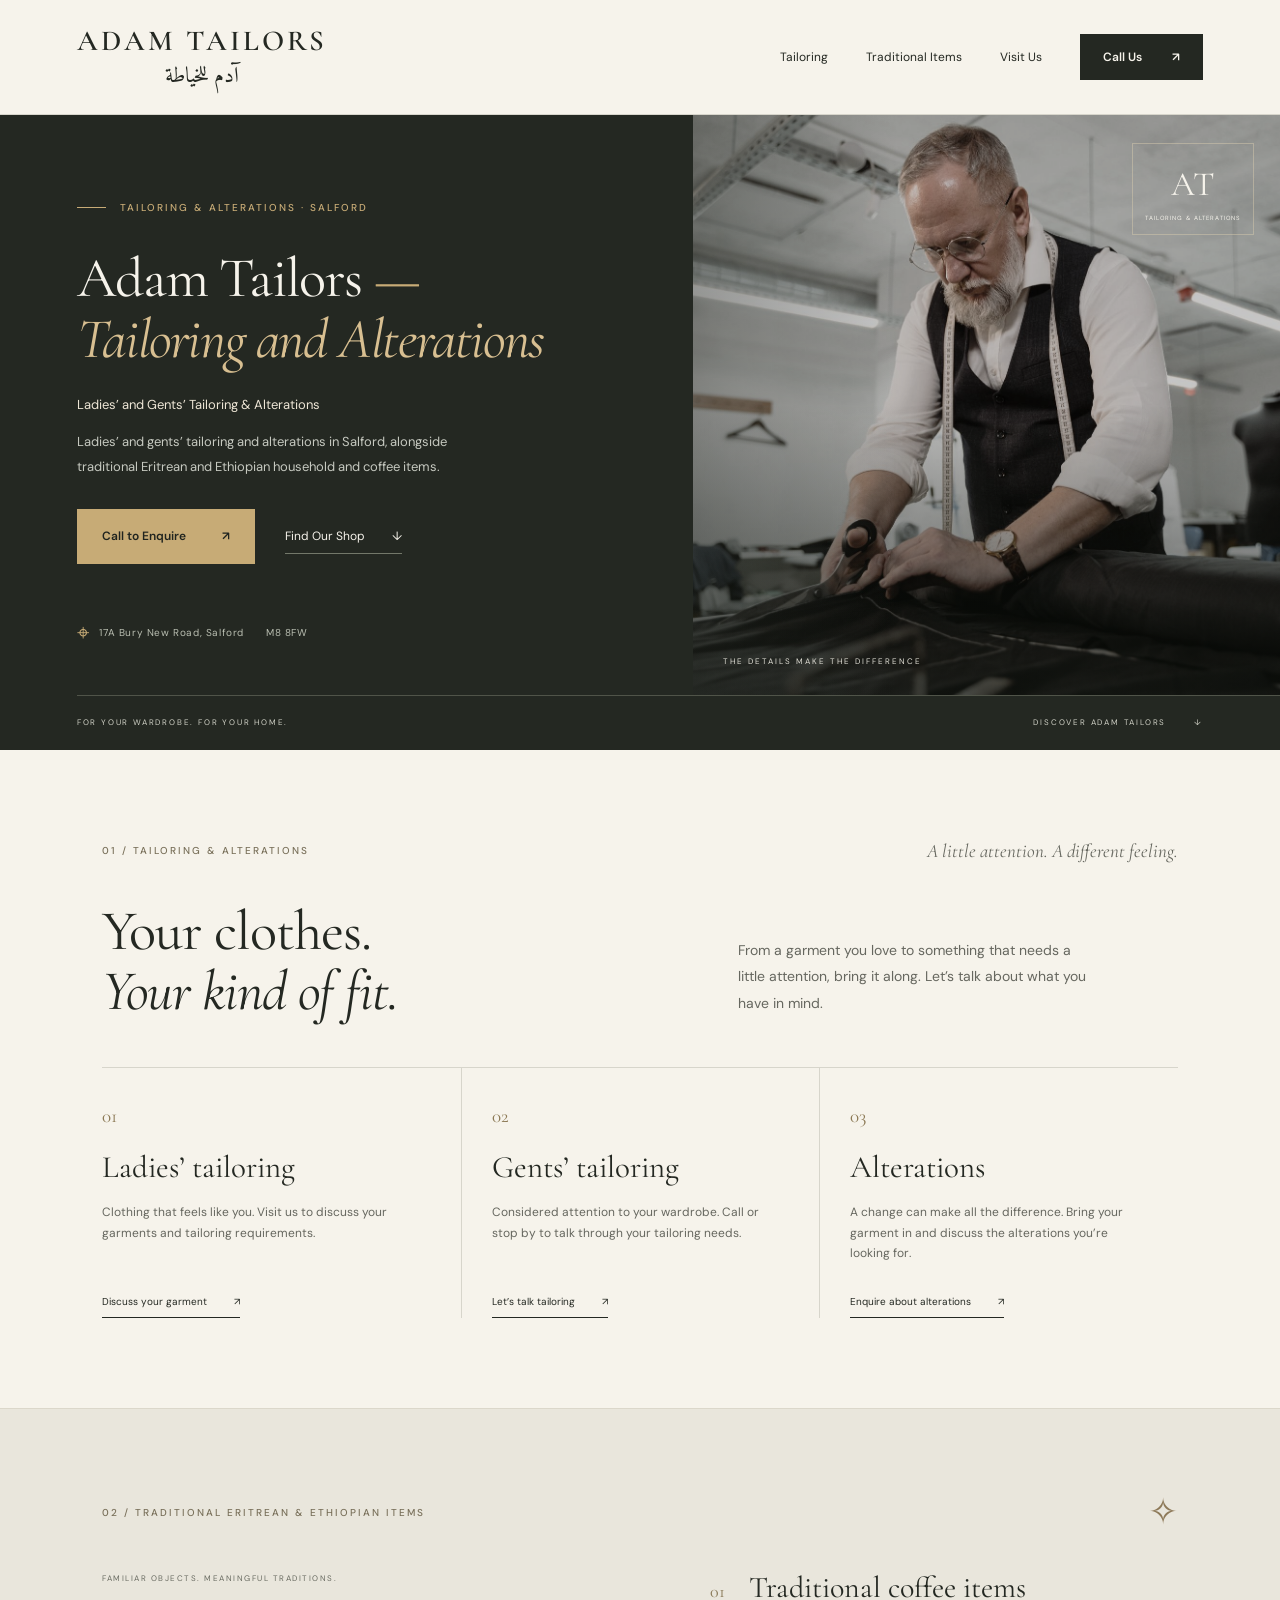
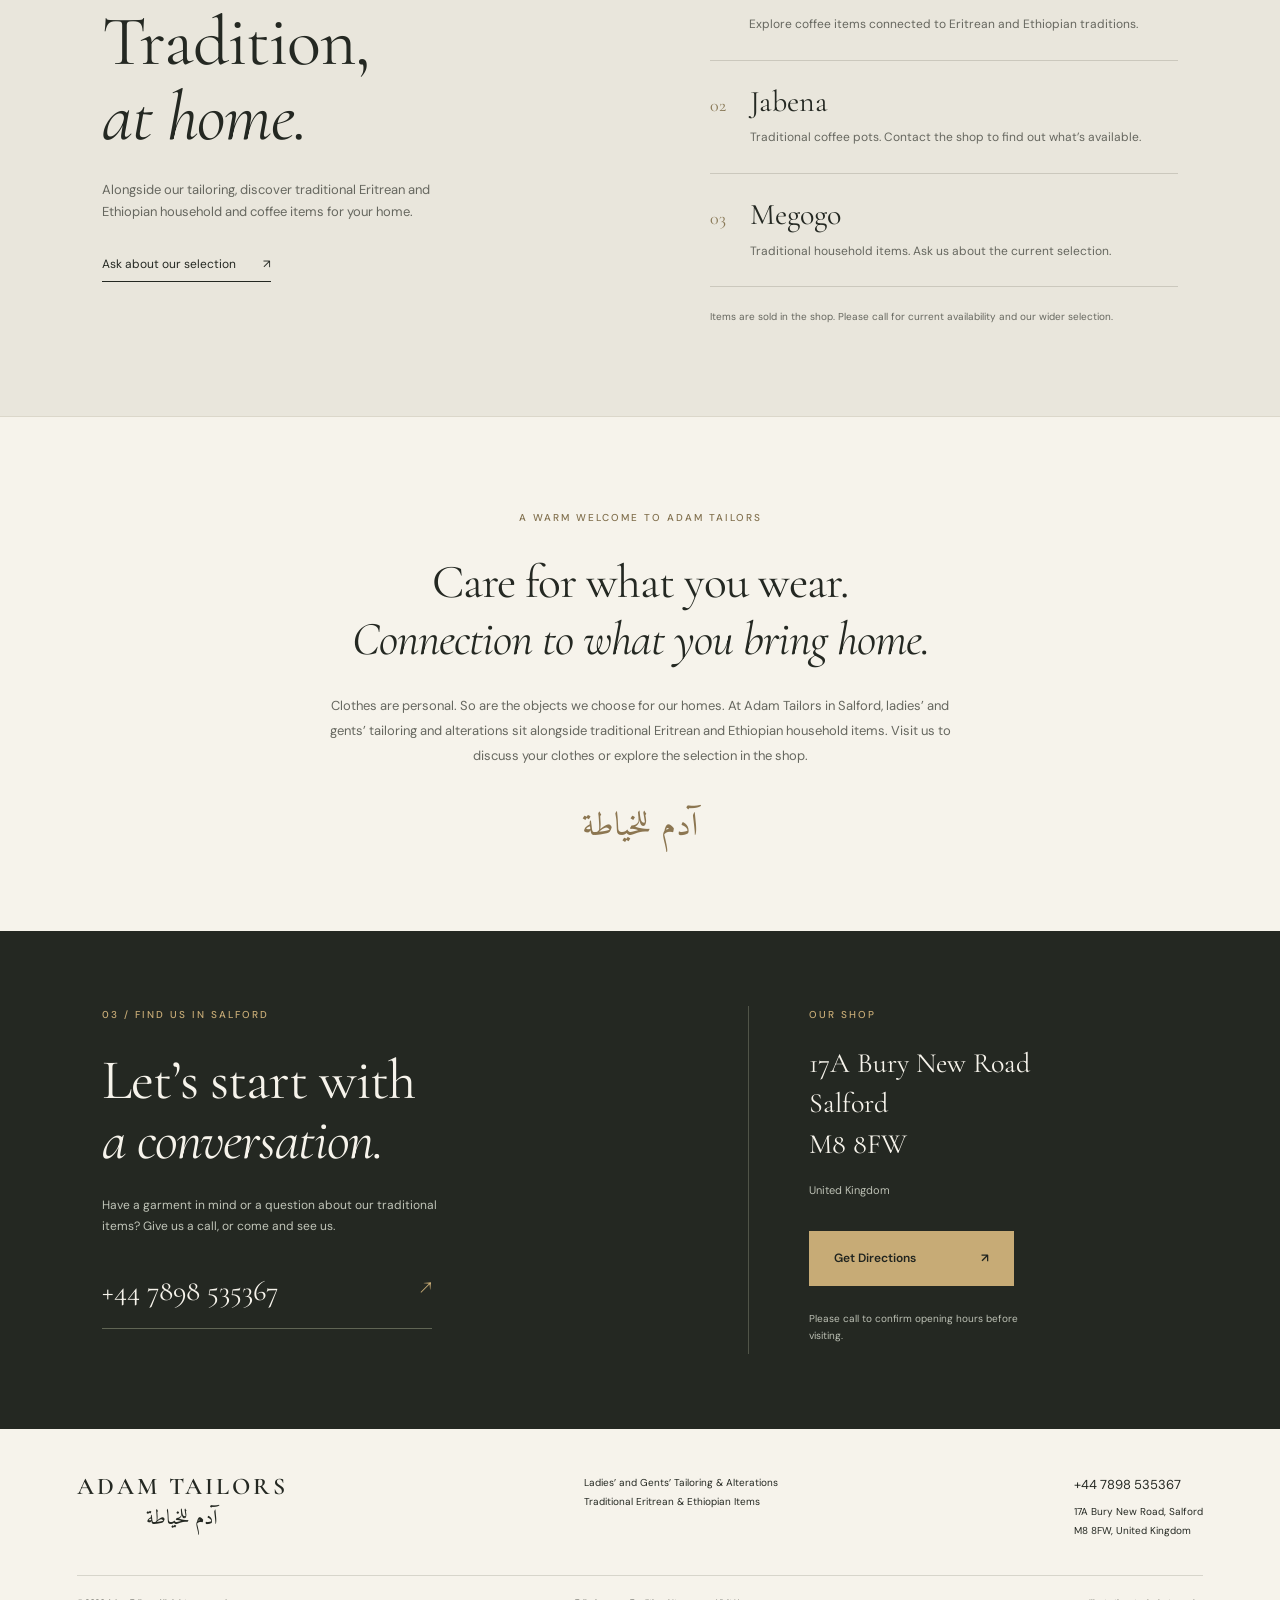
==== index.html @ 8db5797c "initial commit - adam tailors website" ====
<!doctype html>
<html lang="en">
<head>
<meta charset="utf-8">
<meta name="viewport" content="width=device-width, initial-scale=1">
<meta name="theme-color" content="#242822">
<title>Adam Tailors | Tailoring and Alterations in Salford</title>
<meta name="description" content="Ladies’ and gents’ tailoring and alterations in Salford. Discover traditional Eritrean and Ethiopian household and coffee items at Adam Tailors, 17A Bury New Road.">
<meta property="og:type" content="website">
<meta property="og:title" content="Adam Tailors | Tailoring and Alterations in Salford">
<meta property="og:description" content="Tailored to you. Finished with care. Visit Adam Tailors in Salford for tailoring, alterations and traditional Eritrean and Ethiopian items.">
<meta property="og:image" content="./assets/social.jpg">
<meta property="og:image:alt" content="Adam Tailors — Tailoring and Alterations, Salford">
<meta name="twitter:card" content="summary_large_image">
<!-- Run scripts/set-url.py with the published URL to set canonical and absolute social URLs. -->
<link rel="icon" href="./assets/favicon.svg" type="image/svg+xml">
<link rel="preconnect" href="https://fonts.googleapis.com">
<link rel="preconnect" href="https://fonts.gstatic.com" crossorigin>
<link href="https://fonts.googleapis.com/css2?family=Amiri:wght@400;700&family=Cormorant+Garamond:ital,wght@0,400;0,500;0,600;1,400;1,500&family=DM+Sans:wght@400;450;500;600&display=swap" rel="stylesheet">
<link rel="stylesheet" href="./style.css">
<script type="application/ld+json">{"@context":"https://schema.org","@type":"LocalBusiness","name":"Adam Tailors","alternateName":"آدم للخياطة","description":"Ladies’ and Gents’ Tailoring & Alterations, alongside traditional Eritrean and Ethiopian household and coffee items, including megogo and jabena.","telephone":"+447898535367","address":{"@type":"PostalAddress","streetAddress":"17A Bury New Road","addressLocality":"Salford","postalCode":"M8 8FW","addressCountry":"GB"}}</script>
<script src="./script.js" defer></script>
</head>
<body>
<a class="skip" href="#main">Skip to content</a>
<header class="header">
<a class="brand" href="#" aria-label="Adam Tailors home"><span>ADAM TAILORS</span><span class="arabic" lang="ar" dir="rtl">آدم للخياطة</span></a>
<button class="menu-toggle" aria-expanded="false" aria-controls="navigation">Menu <span aria-hidden="true">☰</span></button>
<nav id="navigation" aria-label="Main navigation"><a href="#tailoring">Tailoring</a><a href="#tradition">Traditional Items</a><a href="#visit">Visit Us</a><a class="button small" href="tel:+447898535367">Call Us <span aria-hidden="true">↗</span></a></nav>
</header>
<main id="main">
<section class="hero" aria-labelledby="hero-title">
<div class="hero-copy"><p class="eyebrow"><span class="short-line"></span> TAILORING & ALTERATIONS · SALFORD</p><h1 id="hero-title" class="business-title">Adam Tailors <span class="title-dash">—</span><br><em>Tailoring and Alterations</em></h1><p class="hero-subtitle">Ladies’ and Gents’ Tailoring &amp; Alterations</p><p class="hero-description">Ladies’ and gents’ tailoring and alterations in Salford, alongside traditional Eritrean and Ethiopian household and coffee items.</p><div class="hero-actions"><a class="button" href="tel:+447898535367">Call to Enquire <span aria-hidden="true">↗</span></a><a class="text-link" href="#visit">Find Our Shop <span aria-hidden="true">↓</span></a></div><div class="hero-location"><span aria-hidden="true">⌖</span> 17A Bury New Road, Salford <span class="location-postcode">M8 8FW</span></div></div>
<div class="hero-image"><img src="./assets/tailoring.jpg" alt="Illustrative stock photograph of a tailor cutting fabric with shears" width="1800" height="1200" fetchpriority="high"><span class="image-label">THE DETAILS MAKE THE DIFFERENCE</span><span class="image-corner" aria-hidden="true">AT<span>TAILORING & ALTERATIONS</span></span></div>
<div class="hero-bottom"><span>FOR YOUR WARDROBE. FOR YOUR HOME.</span><a href="#tailoring">DISCOVER ADAM TAILORS <span aria-hidden="true">↓</span></a></div>
</section>
<section class="tailoring section" id="tailoring" aria-labelledby="tailoring-title"><div class="section-top"><p class="eyebrow">01 / TAILORING & ALTERATIONS</p><span class="section-aside">A little attention. A different feeling.</span></div><div class="section-heading"><h2 id="tailoring-title">Your clothes.<br><em>Your kind of fit.</em></h2><p>From a garment you love to something that needs a little attention, bring it along. Let’s talk about what you have in mind.</p></div><div class="services"><article><span class="service-number">01</span><h3>Ladies’ tailoring</h3><p>Clothing that feels like you. Visit us to discuss your garments and tailoring requirements.</p><a class="text-link" href="tel:+447898535367">Discuss your garment <span aria-hidden="true">↗</span></a></article><article><span class="service-number">02</span><h3>Gents’ tailoring</h3><p>Considered attention to your wardrobe. Call or stop by to talk through your tailoring needs.</p><a class="text-link" href="tel:+447898535367">Let’s talk tailoring <span aria-hidden="true">↗</span></a></article><article><span class="service-number">03</span><h3>Alterations</h3><p>A change can make all the difference. Bring your garment in and discuss the alterations you’re looking for.</p><a class="text-link" href="tel:+447898535367">Enquire about alterations <span aria-hidden="true">↗</span></a></article></div></section>
<section class="tradition section" id="tradition" aria-labelledby="tradition-title"><div class="section-top"><p class="eyebrow">02 / TRADITIONAL ERITREAN & ETHIOPIAN ITEMS</p><span class="ornament" aria-hidden="true">✧</span></div><div class="tradition-grid"><div><p class="mini-label">FAMILIAR OBJECTS. MEANINGFUL TRADITIONS.</p><h2 id="tradition-title">Tradition,<br><em>at home.</em></h2><p class="tradition-description">Alongside our tailoring, discover traditional Eritrean and Ethiopian household and coffee items for your home.</p><a class="text-link" href="tel:+447898535367">Ask about our selection <span aria-hidden="true">↗</span></a></div><div class="items"><article><span>01</span><div><h3>Traditional coffee items</h3><p>Explore coffee items connected to Eritrean and Ethiopian traditions.</p></div></article><article><span>02</span><div><h3>Jabena</h3><p>Traditional coffee pots. Contact the shop to find out what’s available.</p></div></article><article><span>03</span><div><h3>Megogo</h3><p>Traditional household items. Ask us about the current selection.</p></div></article><p class="availability">Items are sold in the shop. Please call for current availability and our wider selection.</p></div></div></section>
<section class="about section" aria-labelledby="about-title"><p class="eyebrow">A WARM WELCOME TO ADAM TAILORS</p><h2 id="about-title">Care for what you wear.<br><em>Connection to what you bring home.</em></h2><p>Clothes are personal. So are the objects we choose for our homes. At Adam Tailors in Salford, ladies’ and gents’ tailoring and alterations sit alongside traditional Eritrean and Ethiopian household items. Visit us to discuss your clothes or explore the selection in the shop.</p><span class="about-signature arabic" lang="ar" dir="rtl">آدم للخياطة</span></section>
<section class="visit section" id="visit" aria-labelledby="visit-title"><div class="visit-intro"><p class="eyebrow">03 / FIND US IN SALFORD</p><h2 id="visit-title">Let’s start with<br><em>a conversation.</em></h2><p>Have a garment in mind or a question about our traditional items? Give us a call, or come and see us.</p><a class="visit-phone" href="tel:+447898535367">+44 7898 535367 <span aria-hidden="true">↗</span></a></div><div class="visit-details"><p class="eyebrow">OUR SHOP</p><address>17A Bury New Road<br>Salford<br>M8 8FW<br><span>United Kingdom</span></address><a class="button" href="https://www.google.com/maps/search/?api=1&query=17A%20Bury%20New%20Road%2C%20Salford%2C%20M8%208FW%2C%20United%20Kingdom" target="_blank" rel="noopener noreferrer">Get Directions <span aria-hidden="true">↗</span><span class="sr-only"> (opens in a new tab)</span></a><p class="hours">Please call to confirm opening hours before visiting.</p></div></section>
</main>
<footer class="footer"><div class="footer-main"><a class="brand" href="#"><span>ADAM TAILORS</span><span class="arabic" lang="ar" dir="rtl">آدم للخياطة</span></a><p>Ladies’ and Gents’ Tailoring &amp; Alterations<br>Traditional Eritrean & Ethiopian Items</p><div><a href="tel:+447898535367">+44 7898 535367</a><address>17A Bury New Road, Salford<br>M8 8FW, United Kingdom</address></div></div><div class="footer-bottom"><span>© <span id="year">2026</span> Adam Tailors. All rights reserved.</span><nav aria-label="Footer navigation"><a href="#tailoring">Tailoring</a><a href="#tradition">Traditional Items</a><a href="#visit">Visit Us</a></nav><span class="photo-note">Illustrative stock photography.</span></div></footer>
<a class="mobile-call button" href="tel:+447898535367">Call Adam Tailors <span aria-hidden="true">↗</span></a>
</body></html>
---- style.css ----
:root{--ink:#242822;--cream:#f6f3eb;--gold:#c7ab76;--muted:#66675f;--line:#d7d5cb;--serif:'Cormorant Garamond',Georgia,serif;--sans:'DM Sans',Arial,sans-serif}*{box-sizing:border-box}html{scroll-behavior:smooth;scroll-padding-top:30px}body{margin:0;background:var(--cream);color:var(--ink);font-family:var(--sans);font-size:14px;line-height:1.7}a{color:inherit;text-decoration:none}button{font:inherit}a,button{-webkit-tap-highlight-color:transparent}a:focus-visible,button:focus-visible{outline:2px solid #af843f;outline-offset:6px}::selection{background:var(--gold);color:var(--ink)}.skip{position:fixed;top:-80px;left:12px;background:var(--cream);padding:12px;z-index:10}.skip:focus{top:12px}.header{min-height:114px;padding:24px 6%;display:flex;align-items:center;justify-content:space-between;border-bottom:1px solid var(--line)}.brand{display:flex;flex-direction:column;align-items:center;line-height:1.2}.brand>span:first-child{font-family:var(--serif);font-size:29px;letter-spacing:3px;font-weight:600}.arabic{font-family:Amiri,Georgia,serif;font-size:22px;font-weight:400;margin-top:5px}.header nav{display:flex;align-items:center;gap:38px;font-size:12px}.header nav>a:not(.button),.footer nav a{transition:color .2s}.header nav>a:hover,.footer nav a:hover{color:#96723b}.button{display:inline-flex;align-items:center;justify-content:space-between;gap:36px;padding:17px 25px;background:var(--gold);color:#20241f;font-size:12px;font-weight:600;transition:background .2s,transform .2s}.button:hover{background:#d8be8d;transform:translateY(-2px)}.button.small{background:var(--ink);color:var(--cream);padding:13px 23px;gap:30px}.button.small:hover{background:#454b40}.menu-toggle{display:none}.hero{background:var(--ink);color:var(--cream);position:relative;display:grid;grid-template-columns:1.05fr 1fr;padding:0 0 0 6%;overflow:hidden}.hero-copy{padding:84px 35px 44px 0;z-index:1}.eyebrow{font-size:10px;letter-spacing:2px;font-weight:500;margin:0;line-height:1.7}.hero .eyebrow{color:var(--gold);display:flex;align-items:center;gap:14px}.short-line{height:1px;background:var(--gold);width:29px;flex-shrink:0}h1,h2,h3{font-family:var(--serif);font-weight:400;line-height:1.06;margin:0}h1{font-size:clamp(52px,5.3vw,88px);letter-spacing:-2px;margin-top:32px}em{font-weight:400;color:inherit}h1 em{color:#d8bf91}.hero-description{max-width:390px;color:#c6c9c0;font-size:13px;line-height:1.9;margin:26px 0 30px}.hero-actions{display:flex;align-items:center;gap:30px}.text-link{display:inline-flex;gap:27px;align-items:center;font-size:12px;border-bottom:1px solid currentColor;padding:7px 0;transition:gap .2s}.text-link:hover{gap:35px}.hero .text-link{border-color:#73786a}.hero-location{margin-top:50px;font-size:10px;letter-spacing:.6px;color:#b9beb1;display:flex;align-items:center;gap:10px}.hero-location>span:first-child{font-size:22px;color:var(--gold)}.location-postcode{margin-left:12px}.hero-image{position:relative;min-width:0}.hero-image:after{content:'';position:absolute;inset:0;background:linear-gradient(90deg,rgba(36,40,34,.3),transparent 35%),linear-gradient(0deg,rgba(13,18,13,.6),transparent 50%);pointer-events:none}.hero-image img{width:100%;height:100%;object-fit:cover;object-position:52% center;position:absolute;filter:saturate(.55) brightness(.8)}.image-label{position:absolute;bottom:26px;left:30px;font-size:8px;letter-spacing:2px;z-index:1;color:#e0ded5}.image-corner{position:absolute;right:26px;top:28px;z-index:1;font-family:var(--serif);font-size:34px;text-align:center;border:1px solid #d6c9ad80;padding:12px}.image-corner span{display:block;font:6px var(--sans);letter-spacing:1px}.hero-bottom{grid-column:1/-1;display:flex;justify-content:space-between;align-items:center;padding:20px 6.4% 20px 0;border-top:1px solid #505449;font-size:8px;letter-spacing:1.8px;color:#d0d1c6}.hero-bottom a{display:flex;gap:28px}.section{padding:85px 8% 90px;scroll-margin-top:0}.section-top{display:flex;justify-content:space-between;align-items:center}.section-top .eyebrow{color:#79705a}.section-aside{font-family:var(--serif);font-style:italic;font-size:19px;color:var(--muted)}.section-heading{display:grid;grid-template-columns:1.2fr 1fr;gap:10%;align-items:end;margin:35px 0 46px}h2{font-size:clamp(42px,4.4vw,65px);letter-spacing:-1px}.section-heading>p{max-width:350px;color:var(--muted);margin:0 0 5px;line-height:1.9}.services{display:grid;grid-template-columns:repeat(3,1fr);border-top:1px solid var(--line)}.services article{padding:32px 30px 0 0}.services article+article{border-left:1px solid var(--line);padding-left:30px}.service-number{font-family:var(--serif);font-size:19px;color:#8c7955}.services h3{font-size:31px;margin-top:18px}.services p{font-size:12px;color:var(--muted);max-width:290px;min-height:65px;margin:19px 0}.services .text-link{font-size:10px}.tradition{background:#e9e6dc;border-top:1px solid #dbd7ca;border-bottom:1px solid #dbd7ca}.ornament{font-size:36px;color:#8d7958;line-height:1}.tradition-grid{display:grid;grid-template-columns:1fr 1fr;gap:13%;margin-top:42px}.mini-label{font-size:8px;letter-spacing:1.5px;color:#696b61;margin:0 0 19px}.tradition h2{font-size:clamp(55px,5.5vw,80px)}.tradition-description{max-width:330px;color:var(--muted);font-size:13px;margin:25px 0 23px}.items article{border-bottom:1px solid #cbc8bd;display:flex;gap:24px;padding:25px 0}.items article:first-child{padding-top:0}.items article>span{color:#897957;font-family:var(--serif);font-size:18px;margin-top:4px}.items h3{font-size:30px}.items p{font-size:12px;color:var(--muted);margin:10px 0 0}.items .availability{font-size:10px;margin-top:20px;line-height:1.9}.about{text-align:center;padding-top:92px;padding-bottom:76px}.about .eyebrow{color:#82714f;margin-bottom:28px}.about h2{font-size:clamp(34px,3.7vw,54px);line-height:1.2}.about>p:not(.eyebrow){max-width:640px;margin:25px auto;color:var(--muted);font-size:13px;line-height:1.95}.about-signature{display:inline-block;color:#8c7651;font-size:33px;margin-top:5px}.visit{display:grid;grid-template-columns:1.2fr 1fr;gap:12%;background:var(--ink);color:var(--cream);padding-top:75px;padding-bottom:75px}.visit .eyebrow{color:var(--gold)}.visit h2{margin-top:28px}.visit-intro>p:not(.eyebrow){max-width:340px;font-size:12px;color:#c1c5b9;margin:25px 0}.visit-phone{display:flex;justify-content:space-between;border-bottom:1px solid #606554;padding:5px 0 13px;max-width:330px;font-family:var(--serif);font-size:29px}.visit-phone span{font-size:24px;color:var(--gold)}.visit-details{border-left:1px solid #505448;padding-left:60px}.visit-details address{font-family:var(--serif);font-size:28px;font-style:normal;line-height:1.45;margin:20px 0 26px}.visit-details address span{font-family:var(--sans);font-size:11px;color:#bdc1b5}.visit-details .button{min-width:205px}.hours{font-size:10px;color:#bdc1b5;max-width:230px;margin-top:24px}.footer{padding:44px 6% 22px}.footer-main{display:flex;justify-content:space-between;align-items:start;gap:30px}.footer-main .brand>span:first-child{font-size:24px}.footer-main .arabic{font-size:21px}.footer-main p,.footer-main address,.footer-main>div{font-size:10px;font-style:normal;line-height:1.9;margin:0}.footer-main>div>a{font-size:13px;display:block;margin-bottom:5px}.footer-bottom{display:flex;justify-content:space-between;gap:20px;border-top:1px solid var(--line);padding-top:20px;margin-top:35px;font-size:8px;color:var(--muted)}.footer-bottom nav{display:flex;gap:23px}.photo-note{font-size:8px}.mobile-call{display:none}.sr-only{position:absolute;width:1px;height:1px;padding:0;margin:-1px;overflow:hidden;clip:rect(0,0,0,0);white-space:nowrap;border:0}@media(min-width:1500px){.hero-copy{padding-top:110px;padding-bottom:70px}.section{padding-left:max(8%,calc((100vw - 1280px)/2));padding-right:max(8%,calc((100vw - 1280px)/2))}}@media(max-width:900px){.header{padding:22px 5%}.header nav{gap:23px}.hero{padding-left:5%;grid-template-columns:1.1fr 1fr}.hero-copy{padding-top:60px}.hero .eyebrow{font-size:8px;letter-spacing:1.2px}h1{font-size:57px}.hero-actions{gap:20px}.hero-actions .button{gap:17px;padding:15px 18px}.hero-actions .text-link{font-size:10px;gap:13px}.hero-location{font-size:8px}.location-postcode{display:none}.section{padding:65px 6%}.services article{padding-right:20px}.services article+article{padding-left:20px}.services h3{font-size:27px}.services p{min-height:90px}.tradition-grid{gap:8%}.visit{gap:7%}.visit-details{padding-left:36px}.footer-main p{max-width:180px}}@media(max-width:650px){body{padding-bottom:78px}.header{min-height:94px;padding:17px 6%;position:relative;z-index:3}.brand>span:first-child{font-size:24px;letter-spacing:2px}.brand .arabic{font-size:20px}.menu-toggle{display:flex;align-items:center;gap:13px;border:0;background:none;font-size:11px;padding:12px 0 12px 20px}.menu-toggle span{font-size:20px}.header nav{display:none;position:absolute;top:100%;left:0;right:0;background:var(--cream);border-bottom:1px solid var(--line);padding:16px 6% 24px;gap:0;align-items:stretch}.header nav.open{display:flex;flex-direction:column}.header nav a{padding:15px 0}.header nav .button{padding:14px 20px;margin-top:8px}.hero{display:flex;flex-direction:column;padding:0}.hero-copy{padding:43px 7% 29px}.hero .eyebrow{font-size:8px;letter-spacing:1.4px}.short-line{width:21px}h1{font-size:clamp(48px,10.5vw,68px);letter-spacing:-1.6px;margin-top:27px}.hero-description{font-size:12px;max-width:340px;margin:22px 0 25px}.hero-actions{gap:25px}.hero-actions .button{font-size:11px;padding:16px 20px;gap:26px}.hero-actions .text-link{font-size:11px;gap:16px}.hero-location{margin-top:25px;font-size:9px}.hero-image{height:290px;margin-left:7%}.hero-image img{object-position:50% 53%}.image-corner{top:18px;right:18px;font-size:25px}.image-label{font-size:7px;left:20px;bottom:19px}.hero-bottom{padding:18px 7%;font-size:7px;letter-spacing:1px;gap:12px}.hero-bottom>span{max-width:115px}.hero-bottom a{gap:15px}.section{padding:53px 7%}.eyebrow{font-size:8px;letter-spacing:1.5px}.section-aside{display:none}.section-heading{display:block;margin:28px 0 32px}h2{font-size:45px}.section-heading>p{font-size:12px;margin-top:23px;max-width:330px}.services{grid-template-columns:1fr}.services article,.services article+article{border-left:0;border-bottom:1px solid var(--line);padding:23px 0 26px;position:relative}.service-number{position:absolute;right:0;top:26px;font-size:18px}.services h3{font-size:31px;margin:0}.services p{min-height:0;max-width:310px;margin:14px 0 11px}.services .text-link{font-size:11px}.tradition-grid{grid-template-columns:1fr;gap:35px;margin-top:25px}.tradition h2{font-size:64px}.tradition-description{font-size:12px}.mini-label{font-size:7px}.ornament{font-size:28px}.items h3{font-size:29px}.items article{padding:22px 0}.about h2{font-size:37px;letter-spacing:-.8px}.about>p:not(.eyebrow){font-size:12px}.about .eyebrow{margin-bottom:24px}.about-signature{font-size:30px}.visit{grid-template-columns:1fr;gap:35px}.visit h2{font-size:46px}.visit-phone{font-size:29px}.visit-details{padding:28px 0 0;border-left:0;border-top:1px solid #505448}.visit-details address{font-size:29px}.hours{max-width:300px;font-size:11px}.footer{padding:35px 7% 25px}.footer-main{flex-direction:column;gap:22px}.footer-main .brand{align-items:flex-start}.footer-main p{max-width:none;font-size:11px}.footer-main address{font-size:11px}.footer-bottom{flex-wrap:wrap;margin-top:25px;font-size:9px;gap:18px}.footer-bottom nav{order:-1;width:100%;font-size:10px;gap:30px}.photo-note{font-size:8px}.mobile-call{position:fixed;display:flex;bottom:0;left:0;right:0;z-index:5;padding:18px 7% calc(18px + env(safe-area-inset-bottom));font-size:13px;box-shadow:0 -2px 14px #0002;min-height:60px}body{padding-bottom:calc(70px + env(safe-area-inset-bottom))}}@media(prefers-reduced-motion:reduce){html{scroll-behavior:auto}*,*:before,*:after{transition:none!important;animation:none!important}}

/* Approved business title and subtitle. */
.business-title{font-size:clamp(44px,4.4vw,68px);line-height:1.08;letter-spacing:-1.4px}.title-dash{color:var(--gold)}.hero-subtitle{font-size:13px;color:#eee6d6;margin:24px 0 0}.hero-subtitle+.hero-description{margin-top:14px}@media(max-width:650px){.business-title{font-size:clamp(42px,9.8vw,60px)}.hero-subtitle{font-size:12px;margin-top:21px}}
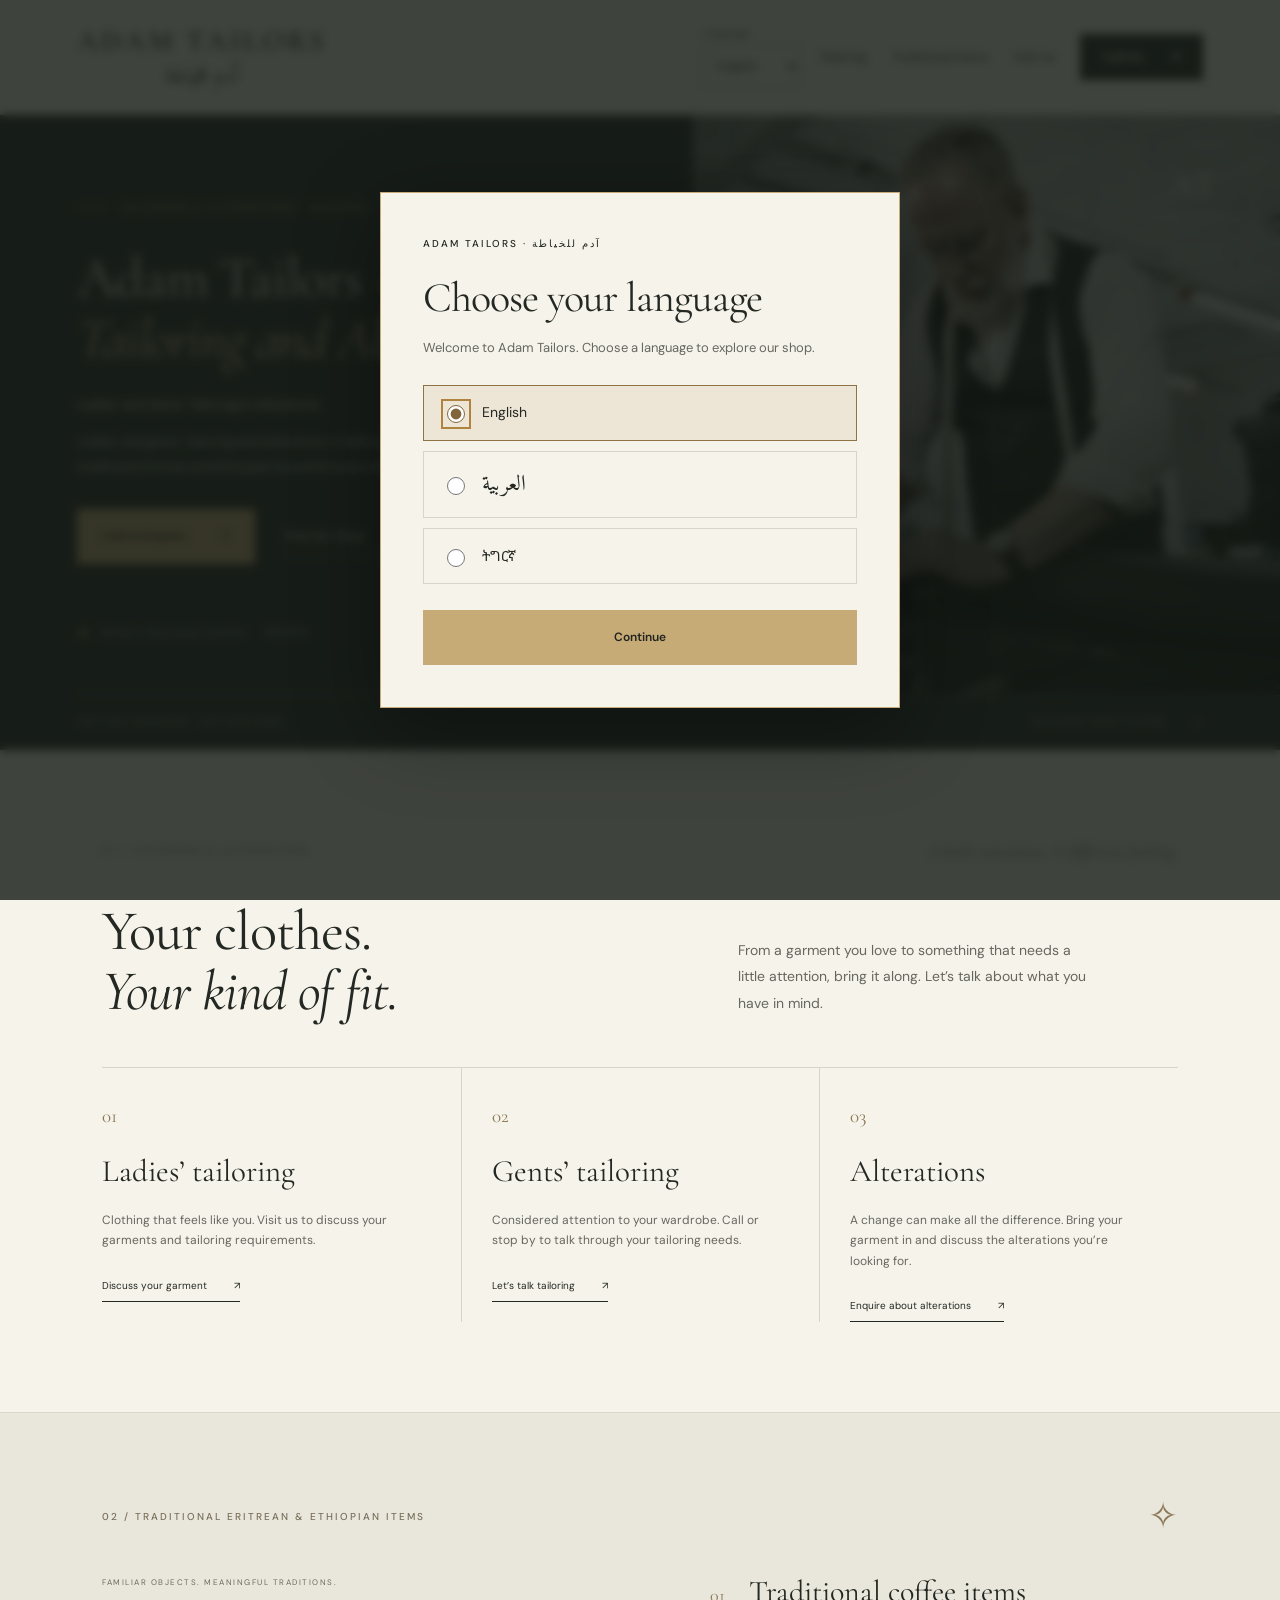
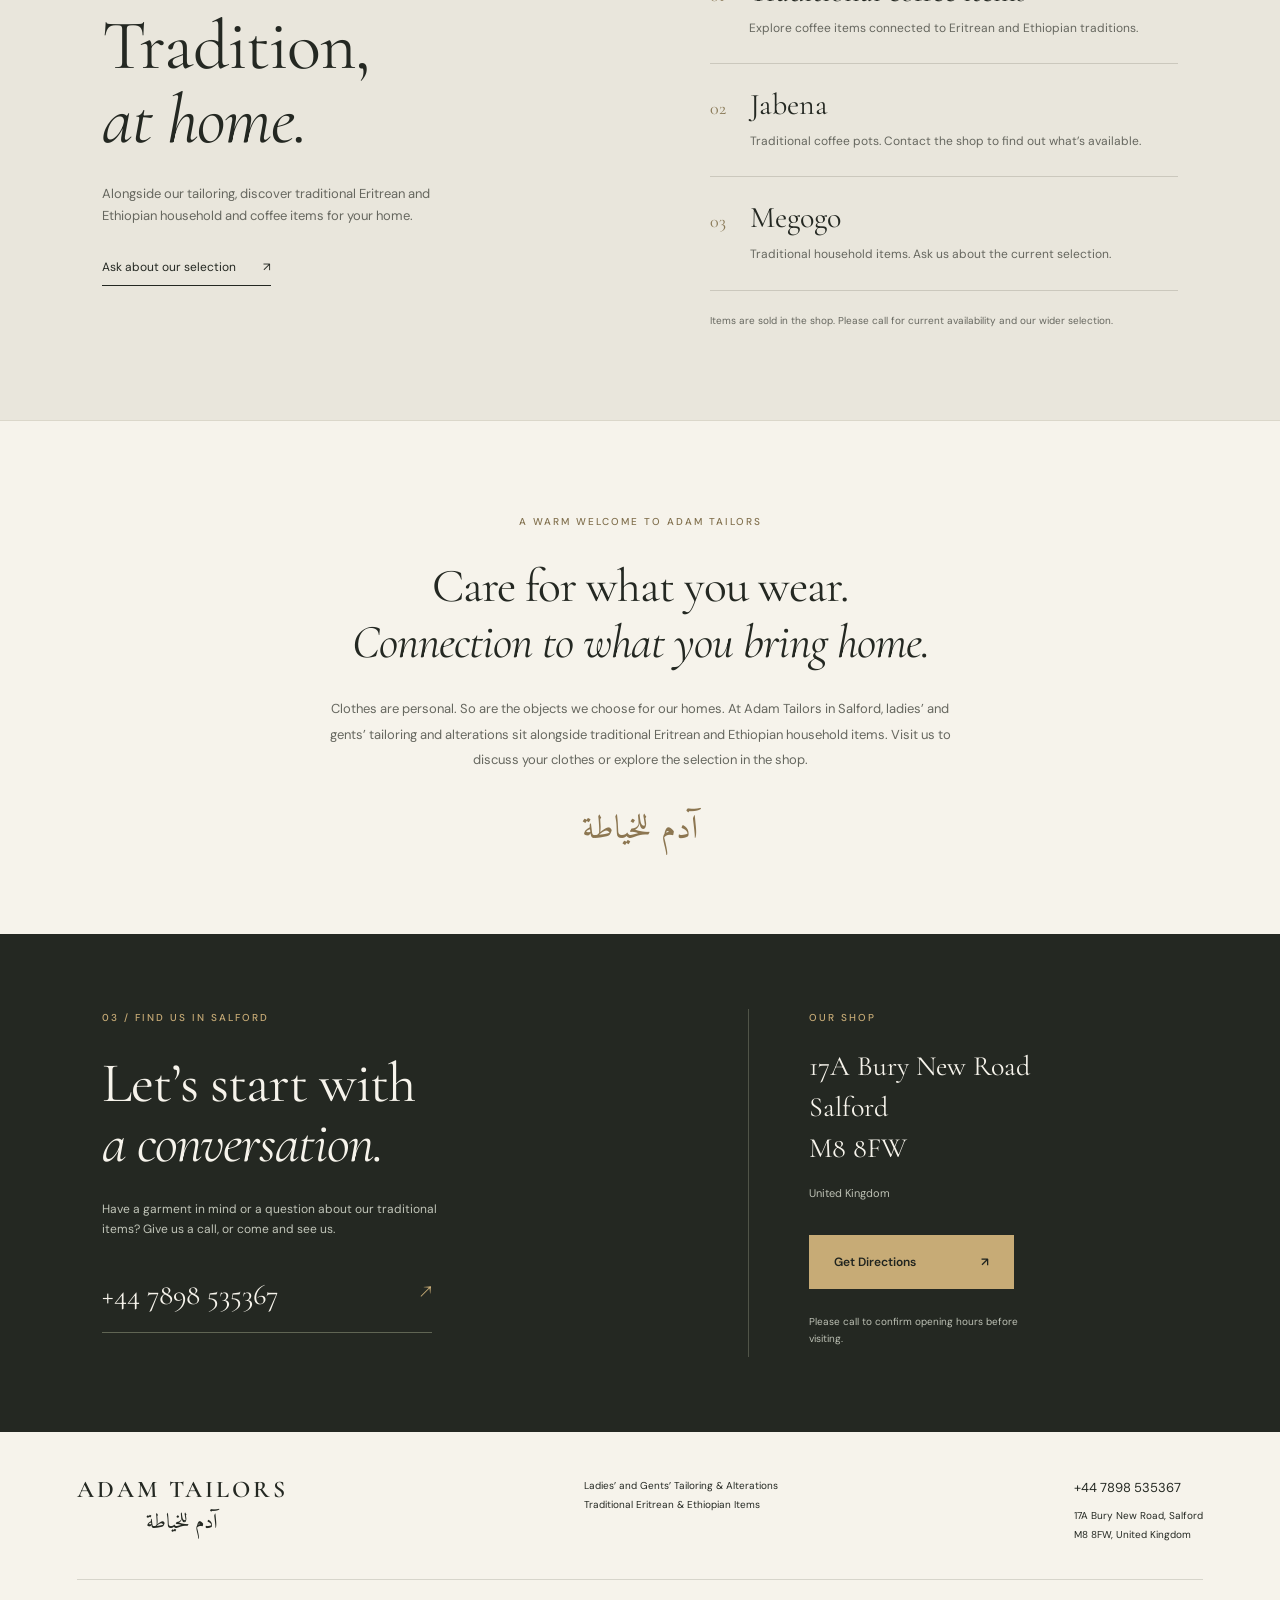
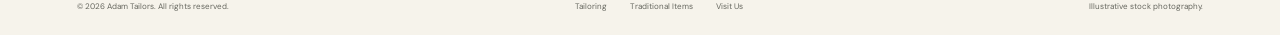
==== commit 043f5e37: "Add English Arabic and Tigrinya language selection" ====
--- a/index.html
+++ b/index.html
@@ -1,5 +1,5 @@
 <!doctype html>
-<html lang="en">
+<html lang="en" dir="ltr">
 <head>
 <meta charset="utf-8">
 <meta name="viewport" content="width=device-width, initial-scale=1">
@@ -9,36 +9,41 @@
 <meta property="og:type" content="website">
 <meta property="og:title" content="Adam Tailors | Tailoring and Alterations in Salford">
 <meta property="og:description" content="Tailored to you. Finished with care. Visit Adam Tailors in Salford for tailoring, alterations and traditional Eritrean and Ethiopian items.">
-<meta property="og:image" content="./assets/social.jpg">
+<meta property="og:image" content="https://ims200.github.io/Adam-Tailors/assets/social.jpg">
 <meta property="og:image:alt" content="Adam Tailors — Tailoring and Alterations, Salford">
 <meta name="twitter:card" content="summary_large_image">
 <!-- Run scripts/set-url.py with the published URL to set canonical and absolute social URLs. -->
 <link rel="icon" href="./assets/favicon.svg" type="image/svg+xml">
 <link rel="preconnect" href="https://fonts.googleapis.com">
 <link rel="preconnect" href="https://fonts.gstatic.com" crossorigin>
-<link href="https://fonts.googleapis.com/css2?family=Amiri:wght@400;700&family=Cormorant+Garamond:ital,wght@0,400;0,500;0,600;1,400;1,500&family=DM+Sans:wght@400;450;500;600&display=swap" rel="stylesheet">
+<link href="https://fonts.googleapis.com/css2?family=Amiri:wght@400;700&amp;family=Cormorant+Garamond:ital,wght@0,400;0,500;0,600;1,400;1,500&amp;family=Noto+Sans+Ethiopic:wght@400;500;600&family=DM+Sans:wght@400;450;500;600&amp;display=swap" rel="stylesheet">
 <link rel="stylesheet" href="./style.css">
-<script type="application/ld+json">{"@context":"https://schema.org","@type":"LocalBusiness","name":"Adam Tailors","alternateName":"آدم للخياطة","description":"Ladies’ and Gents’ Tailoring & Alterations, alongside traditional Eritrean and Ethiopian household and coffee items, including megogo and jabena.","telephone":"+447898535367","address":{"@type":"PostalAddress","streetAddress":"17A Bury New Road","addressLocality":"Salford","postalCode":"M8 8FW","addressCountry":"GB"}}</script>
+<script type="application/ld+json">{"@context": "https://schema.org", "@type": "LocalBusiness", "name": "Adam Tailors", "alternateName": "آدم للخياطة", "description": "Ladies’ and Gents’ Tailoring & Alterations, alongside traditional Eritrean and Ethiopian household and coffee items, including megogo and jabena.", "telephone": "+447898535367", "address": {"@type": "PostalAddress", "streetAddress": "17A Bury New Road", "addressLocality": "Salford", "postalCode": "M8 8FW", "addressCountry": "GB"}, "url": "https://ims200.github.io/Adam-Tailors/"}</script>
+<script src="./translations.js" defer></script>
 <script src="./script.js" defer></script>
+<link rel="canonical" href="https://ims200.github.io/Adam-Tailors/">
+<meta property="og:url" content="https://ims200.github.io/Adam-Tailors/">
 </head>
 <body>
-<a class="skip" href="#main">Skip to content</a>
+<dialog id="language-dialog" aria-labelledby="language-title" aria-describedby="language-description"><form id="language-form"><p class="eyebrow">ADAM TAILORS · <span lang="ar" dir="rtl">آدم للخياطة</span></p><h2 id="language-title" data-i18n="choose_your_language">Choose your language</h2><p id="language-description" data-i18n="welcome_to_adam_tailors_choose_a_language_to_explore_our_shop">Welcome to Adam Tailors. Choose a language to explore our shop.</p><fieldset><legend class="sr-only" data-i18n="language">Language</legend><label><input type="radio" name="language" value="en" checked><span lang="en" dir="ltr">English</span></label><label><input type="radio" name="language" value="ar"><span lang="ar" dir="rtl">العربية</span></label><label><input type="radio" name="language" value="ti"><span lang="ti" dir="ltr">ትግርኛ</span></label></fieldset><button type="submit" class="button" data-i18n="continue">Continue</button></form></dialog>
+<a class="skip" href="#main"><span data-i18n="skip_to_content">Skip to content</span></a>
 <header class="header">
-<a class="brand" href="#" aria-label="Adam Tailors home"><span>ADAM TAILORS</span><span class="arabic" lang="ar" dir="rtl">آدم للخياطة</span></a>
-<button class="menu-toggle" aria-expanded="false" aria-controls="navigation">Menu <span aria-hidden="true">☰</span></button>
-<nav id="navigation" aria-label="Main navigation"><a href="#tailoring">Tailoring</a><a href="#tradition">Traditional Items</a><a href="#visit">Visit Us</a><a class="button small" href="tel:+447898535367">Call Us <span aria-hidden="true">↗</span></a></nav>
+<a class="brand" href="#" aria-label="Adam Tailors home" data-i18n-aria-label="adam_tailors_home"><span>ADAM TAILORS</span><span class="arabic" lang="ar" dir="rtl">آدم للخياطة</span></a>
+<label class="language-switcher"><span data-i18n="language">Language</span><select id="language-switcher"><option value="en" lang="en">English</option><option value="ar" lang="ar">العربية</option><option value="ti" lang="ti">ትግርኛ</option></select></label>
+<button class="menu-toggle" aria-expanded="false" aria-controls="navigation"><span data-i18n="menu">Menu</span> <span aria-hidden="true">☰</span></button>
+<nav id="navigation" aria-label="Main navigation" data-i18n-aria-label="main_navigation"><a href="#tailoring"><span data-i18n="tailoring">Tailoring</span></a><a href="#tradition"><span data-i18n="traditional_items">Traditional Items</span></a><a href="#visit"><span data-i18n="visit_us">Visit Us</span></a><a class="button small" href="tel:+447898535367"><span data-i18n="call_us">Call Us</span> <span aria-hidden="true">↗</span></a></nav>
 </header>
 <main id="main">
 <section class="hero" aria-labelledby="hero-title">
-<div class="hero-copy"><p class="eyebrow"><span class="short-line"></span> TAILORING & ALTERATIONS · SALFORD</p><h1 id="hero-title" class="business-title">Adam Tailors <span class="title-dash">—</span><br><em>Tailoring and Alterations</em></h1><p class="hero-subtitle">Ladies’ and Gents’ Tailoring &amp; Alterations</p><p class="hero-description">Ladies’ and gents’ tailoring and alterations in Salford, alongside traditional Eritrean and Ethiopian household and coffee items.</p><div class="hero-actions"><a class="button" href="tel:+447898535367">Call to Enquire <span aria-hidden="true">↗</span></a><a class="text-link" href="#visit">Find Our Shop <span aria-hidden="true">↓</span></a></div><div class="hero-location"><span aria-hidden="true">⌖</span> 17A Bury New Road, Salford <span class="location-postcode">M8 8FW</span></div></div>
-<div class="hero-image"><img src="./assets/tailoring.jpg" alt="Illustrative stock photograph of a tailor cutting fabric with shears" width="1800" height="1200" fetchpriority="high"><span class="image-label">THE DETAILS MAKE THE DIFFERENCE</span><span class="image-corner" aria-hidden="true">AT<span>TAILORING & ALTERATIONS</span></span></div>
-<div class="hero-bottom"><span>FOR YOUR WARDROBE. FOR YOUR HOME.</span><a href="#tailoring">DISCOVER ADAM TAILORS <span aria-hidden="true">↓</span></a></div>
+<div class="hero-copy"><p class="eyebrow"><span class="short-line"></span> <span data-i18n="tailoring_alterations_salford">TAILORING &amp; ALTERATIONS · SALFORD</span></p><h1 id="hero-title" class="business-title"><span data-i18n="adam_tailors">Adam Tailors</span> <span class="title-dash">—</span><br><em><span data-i18n="tailoring_and_alterations">Tailoring and Alterations</span></em></h1><p class="hero-subtitle"><span data-i18n="ladies_and_gents_tailoring_alterations">Ladies’ and Gents’ Tailoring &amp; Alterations</span></p><p class="hero-description"><span data-i18n="ladies_and_gents_tailoring_and_alterations_in_salford_alongside_traditio">Ladies’ and gents’ tailoring and alterations in Salford, alongside traditional Eritrean and Ethiopian household and coffee items.</span></p><div class="hero-actions"><a class="button" href="tel:+447898535367"><span data-i18n="call_to_enquire">Call to Enquire</span> <span aria-hidden="true">↗</span></a><a class="text-link" href="#visit"><span data-i18n="find_our_shop">Find Our Shop</span> <span aria-hidden="true">↓</span></a></div><div class="hero-location"><span aria-hidden="true">⌖</span> <bdi dir="ltr">17A Bury New Road, Salford</bdi> <span class="location-postcode">M8 8FW</span></div></div>
+<div class="hero-image"><img src="./assets/tailoring.jpg" alt="Illustrative stock photograph of a tailor cutting fabric with shears" width="1800" height="1200" fetchpriority="high" data-i18n-alt="illustrative_stock_photograph_of_a_tailor_cutting_fabric_with_shears"><span class="image-label"><span data-i18n="the_details_make_the_difference">THE DETAILS MAKE THE DIFFERENCE</span></span><span class="image-corner" aria-hidden="true">AT<span><span data-i18n="tailoring_alterations">TAILORING &amp; ALTERATIONS</span></span></span></div>
+<div class="hero-bottom"><span><span data-i18n="for_your_wardrobe_for_your_home">FOR YOUR WARDROBE. FOR YOUR HOME.</span></span><a href="#tailoring"><span data-i18n="discover_adam_tailors">DISCOVER ADAM TAILORS</span> <span aria-hidden="true">↓</span></a></div>
 </section>
-<section class="tailoring section" id="tailoring" aria-labelledby="tailoring-title"><div class="section-top"><p class="eyebrow">01 / TAILORING & ALTERATIONS</p><span class="section-aside">A little attention. A different feeling.</span></div><div class="section-heading"><h2 id="tailoring-title">Your clothes.<br><em>Your kind of fit.</em></h2><p>From a garment you love to something that needs a little attention, bring it along. Let’s talk about what you have in mind.</p></div><div class="services"><article><span class="service-number">01</span><h3>Ladies’ tailoring</h3><p>Clothing that feels like you. Visit us to discuss your garments and tailoring requirements.</p><a class="text-link" href="tel:+447898535367">Discuss your garment <span aria-hidden="true">↗</span></a></article><article><span class="service-number">02</span><h3>Gents’ tailoring</h3><p>Considered attention to your wardrobe. Call or stop by to talk through your tailoring needs.</p><a class="text-link" href="tel:+447898535367">Let’s talk tailoring <span aria-hidden="true">↗</span></a></article><article><span class="service-number">03</span><h3>Alterations</h3><p>A change can make all the difference. Bring your garment in and discuss the alterations you’re looking for.</p><a class="text-link" href="tel:+447898535367">Enquire about alterations <span aria-hidden="true">↗</span></a></article></div></section>
-<section class="tradition section" id="tradition" aria-labelledby="tradition-title"><div class="section-top"><p class="eyebrow">02 / TRADITIONAL ERITREAN & ETHIOPIAN ITEMS</p><span class="ornament" aria-hidden="true">✧</span></div><div class="tradition-grid"><div><p class="mini-label">FAMILIAR OBJECTS. MEANINGFUL TRADITIONS.</p><h2 id="tradition-title">Tradition,<br><em>at home.</em></h2><p class="tradition-description">Alongside our tailoring, discover traditional Eritrean and Ethiopian household and coffee items for your home.</p><a class="text-link" href="tel:+447898535367">Ask about our selection <span aria-hidden="true">↗</span></a></div><div class="items"><article><span>01</span><div><h3>Traditional coffee items</h3><p>Explore coffee items connected to Eritrean and Ethiopian traditions.</p></div></article><article><span>02</span><div><h3>Jabena</h3><p>Traditional coffee pots. Contact the shop to find out what’s available.</p></div></article><article><span>03</span><div><h3>Megogo</h3><p>Traditional household items. Ask us about the current selection.</p></div></article><p class="availability">Items are sold in the shop. Please call for current availability and our wider selection.</p></div></div></section>
-<section class="about section" aria-labelledby="about-title"><p class="eyebrow">A WARM WELCOME TO ADAM TAILORS</p><h2 id="about-title">Care for what you wear.<br><em>Connection to what you bring home.</em></h2><p>Clothes are personal. So are the objects we choose for our homes. At Adam Tailors in Salford, ladies’ and gents’ tailoring and alterations sit alongside traditional Eritrean and Ethiopian household items. Visit us to discuss your clothes or explore the selection in the shop.</p><span class="about-signature arabic" lang="ar" dir="rtl">آدم للخياطة</span></section>
-<section class="visit section" id="visit" aria-labelledby="visit-title"><div class="visit-intro"><p class="eyebrow">03 / FIND US IN SALFORD</p><h2 id="visit-title">Let’s start with<br><em>a conversation.</em></h2><p>Have a garment in mind or a question about our traditional items? Give us a call, or come and see us.</p><a class="visit-phone" href="tel:+447898535367">+44 7898 535367 <span aria-hidden="true">↗</span></a></div><div class="visit-details"><p class="eyebrow">OUR SHOP</p><address>17A Bury New Road<br>Salford<br>M8 8FW<br><span>United Kingdom</span></address><a class="button" href="https://www.google.com/maps/search/?api=1&query=17A%20Bury%20New%20Road%2C%20Salford%2C%20M8%208FW%2C%20United%20Kingdom" target="_blank" rel="noopener noreferrer">Get Directions <span aria-hidden="true">↗</span><span class="sr-only"> (opens in a new tab)</span></a><p class="hours">Please call to confirm opening hours before visiting.</p></div></section>
+<section class="tailoring section" id="tailoring" aria-labelledby="tailoring-title"><div class="section-top"><p class="eyebrow"><span data-i18n="01_tailoring_alterations">01 / TAILORING &amp; ALTERATIONS</span></p><span class="section-aside"><span data-i18n="a_little_attention_a_different_feeling">A little attention. A different feeling.</span></span></div><div class="section-heading"><h2 id="tailoring-title"><span data-i18n="your_clothes">Your clothes.</span><br><em><span data-i18n="your_kind_of_fit">Your kind of fit.</span></em></h2><p><span data-i18n="from_a_garment_you_love_to_something_that_needs_a_little_attention_bring">From a garment you love to something that needs a little attention, bring it along. Let’s talk about what you have in mind.</span></p></div><div class="services"><article><span class="service-number">01</span><h3><span data-i18n="ladies_tailoring">Ladies’ tailoring</span></h3><p><span data-i18n="clothing_that_feels_like_you_visit_us_to_discuss_your_garments_and_tailo">Clothing that feels like you. Visit us to discuss your garments and tailoring requirements.</span></p><a class="text-link" href="tel:+447898535367"><span data-i18n="discuss_your_garment">Discuss your garment</span> <span aria-hidden="true">↗</span></a></article><article><span class="service-number">02</span><h3><span data-i18n="gents_tailoring">Gents’ tailoring</span></h3><p><span data-i18n="considered_attention_to_your_wardrobe_call_or_stop_by_to_talk_through_yo">Considered attention to your wardrobe. Call or stop by to talk through your tailoring needs.</span></p><a class="text-link" href="tel:+447898535367"><span data-i18n="let_s_talk_tailoring">Let’s talk tailoring</span> <span aria-hidden="true">↗</span></a></article><article><span class="service-number">03</span><h3><span data-i18n="alterations">Alterations</span></h3><p><span data-i18n="a_change_can_make_all_the_difference_bring_your_garment_in_and_discuss_t">A change can make all the difference. Bring your garment in and discuss the alterations you’re looking for.</span></p><a class="text-link" href="tel:+447898535367"><span data-i18n="enquire_about_alterations">Enquire about alterations</span> <span aria-hidden="true">↗</span></a></article></div></section>
+<section class="tradition section" id="tradition" aria-labelledby="tradition-title"><div class="section-top"><p class="eyebrow"><span data-i18n="02_traditional_eritrean_ethiopian_items">02 / TRADITIONAL ERITREAN &amp; ETHIOPIAN ITEMS</span></p><span class="ornament" aria-hidden="true">✧</span></div><div class="tradition-grid"><div><p class="mini-label"><span data-i18n="familiar_objects_meaningful_traditions">FAMILIAR OBJECTS. MEANINGFUL TRADITIONS.</span></p><h2 id="tradition-title"><span data-i18n="tradition">Tradition,</span><br><em><span data-i18n="at_home">at home.</span></em></h2><p class="tradition-description"><span data-i18n="alongside_our_tailoring_discover_traditional_eritrean_and_ethiopian_hous">Alongside our tailoring, discover traditional Eritrean and Ethiopian household and coffee items for your home.</span></p><a class="text-link" href="tel:+447898535367"><span data-i18n="ask_about_our_selection">Ask about our selection</span> <span aria-hidden="true">↗</span></a></div><div class="items"><article><span>01</span><div><h3><span data-i18n="traditional_coffee_items">Traditional coffee items</span></h3><p><span data-i18n="explore_coffee_items_connected_to_eritrean_and_ethiopian_traditions">Explore coffee items connected to Eritrean and Ethiopian traditions.</span></p></div></article><article><span>02</span><div><h3><span data-i18n="jabena">Jabena</span></h3><p><span data-i18n="traditional_coffee_pots_contact_the_shop_to_find_out_what_s_available">Traditional coffee pots. Contact the shop to find out what’s available.</span></p></div></article><article><span>03</span><div><h3><span data-i18n="megogo">Megogo</span></h3><p><span data-i18n="traditional_household_items_ask_us_about_the_current_selection">Traditional household items. Ask us about the current selection.</span></p></div></article><p class="availability"><span data-i18n="items_are_sold_in_the_shop_please_call_for_current_availability_and_our">Items are sold in the shop. Please call for current availability and our wider selection.</span></p></div></div></section>
+<section class="about section" aria-labelledby="about-title"><p class="eyebrow"><span data-i18n="a_warm_welcome_to_adam_tailors">A WARM WELCOME TO ADAM TAILORS</span></p><h2 id="about-title"><span data-i18n="care_for_what_you_wear">Care for what you wear.</span><br><em><span data-i18n="connection_to_what_you_bring_home">Connection to what you bring home.</span></em></h2><p><span data-i18n="clothes_are_personal_so_are_the_objects_we_choose_for_our_homes_at_adam">Clothes are personal. So are the objects we choose for our homes. At Adam Tailors in Salford, ladies’ and gents’ tailoring and alterations sit alongside traditional Eritrean and Ethiopian household items. Visit us to discuss your clothes or explore the selection in the shop.</span></p><span class="about-signature arabic" lang="ar" dir="rtl">آدم للخياطة</span></section>
+<section class="visit section" id="visit" aria-labelledby="visit-title"><div class="visit-intro"><p class="eyebrow"><span data-i18n="03_find_us_in_salford">03 / FIND US IN SALFORD</span></p><h2 id="visit-title"><span data-i18n="let_s_start_with">Let’s start with</span><br><em><span data-i18n="a_conversation">a conversation.</span></em></h2><p><span data-i18n="have_a_garment_in_mind_or_a_question_about_our_traditional_items_give_us">Have a garment in mind or a question about our traditional items? Give us a call, or come and see us.</span></p><a class="visit-phone" href="tel:+447898535367"><bdi dir="ltr">+44 7898 535367</bdi> <span aria-hidden="true">↗</span></a></div><div class="visit-details"><p class="eyebrow"><span data-i18n="our_shop">OUR SHOP</span></p><address dir="ltr" lang="en">17A Bury New Road<br>Salford<br>M8 8FW<br><span>United Kingdom</span></address><a class="button" href="https://www.google.com/maps/search/?api=1&amp;query=17A%20Bury%20New%20Road%2C%20Salford%2C%20M8%208FW%2C%20United%20Kingdom" target="_blank" rel="noopener noreferrer"><span data-i18n="get_directions">Get Directions</span> <span aria-hidden="true">↗</span><span class="sr-only"> <span data-i18n="opens_in_a_new_tab">(opens in a new tab)</span></span></a><p class="hours"><span data-i18n="please_call_to_confirm_opening_hours_before_visiting">Please call to confirm opening hours before visiting.</span></p></div></section>
 </main>
-<footer class="footer"><div class="footer-main"><a class="brand" href="#"><span>ADAM TAILORS</span><span class="arabic" lang="ar" dir="rtl">آدم للخياطة</span></a><p>Ladies’ and Gents’ Tailoring &amp; Alterations<br>Traditional Eritrean & Ethiopian Items</p><div><a href="tel:+447898535367">+44 7898 535367</a><address>17A Bury New Road, Salford<br>M8 8FW, United Kingdom</address></div></div><div class="footer-bottom"><span>© <span id="year">2026</span> Adam Tailors. All rights reserved.</span><nav aria-label="Footer navigation"><a href="#tailoring">Tailoring</a><a href="#tradition">Traditional Items</a><a href="#visit">Visit Us</a></nav><span class="photo-note">Illustrative stock photography.</span></div></footer>
-<a class="mobile-call button" href="tel:+447898535367">Call Adam Tailors <span aria-hidden="true">↗</span></a>
+<footer class="footer"><div class="footer-main"><a class="brand" href="#"><span>ADAM TAILORS</span><span class="arabic" lang="ar" dir="rtl">آدم للخياطة</span></a><p><span data-i18n="ladies_and_gents_tailoring_alterations">Ladies’ and Gents’ Tailoring &amp; Alterations</span><br><span data-i18n="traditional_eritrean_ethiopian_items">Traditional Eritrean &amp; Ethiopian Items</span></p><div><a href="tel:+447898535367"><bdi dir="ltr">+44 7898 535367</bdi></a><address dir="ltr" lang="en">17A Bury New Road, Salford<br>M8 8FW, United Kingdom</address></div></div><div class="footer-bottom"><span>© <span id="year">2026</span> <span data-copyright><span data-i18n="adam_tailors_all_rights_reserved">Adam Tailors. All rights reserved.</span></span></span><nav aria-label="Footer navigation" data-i18n-aria-label="footer_navigation"><a href="#tailoring"><span data-i18n="tailoring">Tailoring</span></a><a href="#tradition"><span data-i18n="traditional_items">Traditional Items</span></a><a href="#visit"><span data-i18n="visit_us">Visit Us</span></a></nav><span class="photo-note"><span data-i18n="illustrative_stock_photography">Illustrative stock photography.</span></span></div></footer>
+<a class="mobile-call button" href="tel:+447898535367"><span data-i18n="call_adam_tailors">Call Adam Tailors</span> <span aria-hidden="true">↗</span></a>
 </body></html>
--- a/style.css
+++ b/style.css
@@ -2,3 +2,11 @@
 
 /* Approved business title and subtitle. */
 .business-title{font-size:clamp(44px,4.4vw,68px);line-height:1.08;letter-spacing:-1.4px}.title-dash{color:var(--gold)}.hero-subtitle{font-size:13px;color:#eee6d6;margin:24px 0 0}.hero-subtitle+.hero-description{margin-top:14px}@media(max-width:650px){.business-title{font-size:clamp(42px,9.8vw,60px)}.hero-subtitle{font-size:12px;margin-top:21px}}
+
+/* Language controls and native first-visit dialog. */
+.language-switcher{display:flex;flex-direction:column;gap:3px;margin-inline-start:auto;margin-inline-end:26px;font-size:9px;letter-spacing:1px}.language-switcher select{background:transparent;color:var(--ink);border:1px solid #b7b3a5;border-radius:0;padding:10px 27px 10px 10px;font:12px var(--sans);min-height:44px;max-width:145px}.language-switcher select:focus-visible,input:focus-visible{outline:2px solid #af843f;outline-offset:4px}dialog{width:min(520px,calc(100% - 32px));max-height:calc(100dvh - 32px);overflow:auto;border:1px solid var(--gold);padding:42px;background:var(--cream);color:var(--ink);box-shadow:0 20px 80px #0005}dialog::backdrop{background:#141a15cf;backdrop-filter:blur(5px)}dialog h2{font-size:42px;margin:24px 0 16px}dialog p:not(.eyebrow){font-size:13px;color:var(--muted)}dialog fieldset{border:0;padding:0;margin:26px 0;display:grid;gap:10px}dialog fieldset label{border:1px solid var(--line);padding:14px 18px;display:flex;align-items:center;gap:14px;min-height:56px;cursor:pointer}dialog fieldset label:has(input:checked){border-color:#907344;background:#ede6d7}dialog input{accent-color:#80643a;width:18px;height:18px}dialog label span[lang=ar]{font-family:Amiri,serif;font-size:22px}dialog label span[lang=ti]{font-family:'Noto Sans Ethiopic',sans-serif}dialog .button{border:0;width:100%;justify-content:center;cursor:pointer}body:has(dialog[open]){overflow:hidden}bdi{unicode-bidi:isolate}html[lang=ar]{--sans:Amiri,Georgia,serif;--serif:Amiri,Georgia,serif}html[lang=ti]{--sans:'Noto Sans Ethiopic',Arial,sans-serif;--serif:'Noto Sans Ethiopic',Georgia,serif}html[lang=ar] body{font-size:16px}html[lang=ar] .eyebrow,html[lang=ti] .eyebrow,html[lang=ti] .mini-label{letter-spacing:0}html[lang=ar] h1,html[lang=ar] h2,html[lang=ti] h1,html[lang=ti] h2{letter-spacing:0;line-height:1.35}html[lang=ar] em,html[lang=ti] em{font-style:normal}html[lang=ti] .business-title{font-size:clamp(34px,3.5vw,54px)}html[lang=ti] h2{font-size:clamp(30px,3.7vw,52px)}html[lang=ti] h3{font-size:25px;line-height:1.5}html[lang=ti] .hero-bottom{letter-spacing:0;gap:20px}html[lang=ar] .hero{padding:0 6% 0 0}html[lang=ar] .hero-copy{padding:84px 0 44px 35px}html[lang=ar] .hero-bottom{padding:20px 0 20px 6.4%}html[lang=ar] .services article{padding:32px 0 0 30px}html[lang=ar] .services article+article{border-left:0;border-right:1px solid var(--line);padding-right:30px}html[lang=ar] .visit-details{border-left:0;border-right:1px solid #505448;padding-left:0;padding-right:60px}html[lang=ar] .hero-image:after{background:linear-gradient(270deg,rgba(36,40,34,.3),transparent 35%)}html[lang=ar] .image-label{left:auto;right:30px}html[lang=ar] .image-corner{right:auto;left:26px}html[lang=ar] .text-link [aria-hidden],html[lang=ar] .button [aria-hidden],html[lang=ar] .visit-phone>span[aria-hidden]{transform:scaleX(-1)}html[lang=ar] address{direction:ltr;text-align:right}html[lang=ar] .location-postcode{margin-left:0;margin-right:12px}.header{gap:18px}.header nav{gap:25px}.language-switcher{margin-inline-end:0}.hero-actions{flex-wrap:wrap}.services p{min-height:0}.services h3{line-height:1.3}.footer-main>p{max-width:310px}.footer-bottom{flex-wrap:wrap}.footer-bottom nav{flex-wrap:wrap}.brand>span:first-child{white-space:nowrap}
+@media(max-width:1000px) and (min-width:651px){.header{flex-wrap:wrap}.header nav{width:100%;justify-content:flex-end}.language-switcher{margin-inline-start:auto}html[lang=ar] .hero-copy{padding-top:60px}html[lang=ar] .visit-details{padding-right:36px}.hero-actions{gap:15px}}
+@media(max-width:650px){.header{gap:10px}.language-switcher{font-size:8px;margin-inline-start:auto;letter-spacing:0}.language-switcher select{max-width:115px;font-size:11px;padding:9px 6px}.menu-toggle{padding-inline-start:4px;font-size:10px;gap:5px}.header .brand>span:first-child{font-size:20px;letter-spacing:1px}.header .brand .arabic{font-size:18px}.header nav{width:auto}dialog{padding:28px}dialog h2{font-size:34px}html[lang=ar] .hero{padding:0}html[lang=ar] .hero-copy{padding:43px 7% 29px}html[lang=ar] .hero-image{margin-left:0;margin-right:7%}html[lang=ar] .hero-bottom{padding:18px 7%}html[lang=ar] .services article,html[lang=ar] .services article+article{padding:23px 0 26px;border-right:0}html[lang=ar] .service-number{right:auto;left:0}html[lang=ar] .visit-details{padding:28px 0 0;border-right:0}html[lang=ar] .footer-main .brand{align-items:flex-start}html[lang=ti] .business-title{font-size:38px}html[lang=ti] .about h2{font-size:30px}html[lang=ti] .hero-bottom>span{max-width:45%}.hero-subtitle{line-height:1.8}}
+html[lang=ar] .hero-description,html[lang=ar] .services p,html[lang=ar] .tradition-description,html[lang=ar] .items p,html[lang=ar] .about>p:not(.eyebrow),html[lang=ar] .visit-intro>p:not(.eyebrow),html[lang=ar] .hours{font-size:16px;line-height:1.9}html[lang=ar] .text-link,html[lang=ar] .button,html[lang=ar] .header nav,html[lang=ar] .footer-main p,html[lang=ar] .footer-bottom{font-size:14px}html[lang=ar] .eyebrow{font-size:12px}html[lang=ti] .services p,html[lang=ti] .items p,html[lang=ti] .about>p:not(.eyebrow){font-size:13px;line-height:1.9}html[lang=ar] .brand,html[lang=ti] .brand{--serif:'Cormorant Garamond',Georgia,serif}html[lang=ti] .hero-bottom,html[lang=ar] .hero-bottom{font-size:10px}.header nav a{min-height:44px;display:inline-flex;align-items:center}.section-heading>*,.tradition-grid>*,.visit>*,.services>*{min-width:0}html[lang=ti] .hero-bottom a{flex-shrink:1}.visit-phone{gap:10px}.visit-phone bdi{white-space:nowrap}
+/* Translated text wrappers retain the original menu label sizing. */
+.menu-toggle span[data-i18n]{font-size:inherit}html[lang=ar] .menu-toggle{font-size:14px}html[lang=ti] .header .brand>span:first-child{font-size:20px}@media(max-width:370px){.header{padding-inline:5%;gap:7px}.header .brand>span:first-child{font-size:17px}.language-switcher select{max-width:105px}.menu-toggle{flex-direction:column;gap:0;padding-inline:0}.menu-toggle span[aria-hidden]{font-size:17px}} 
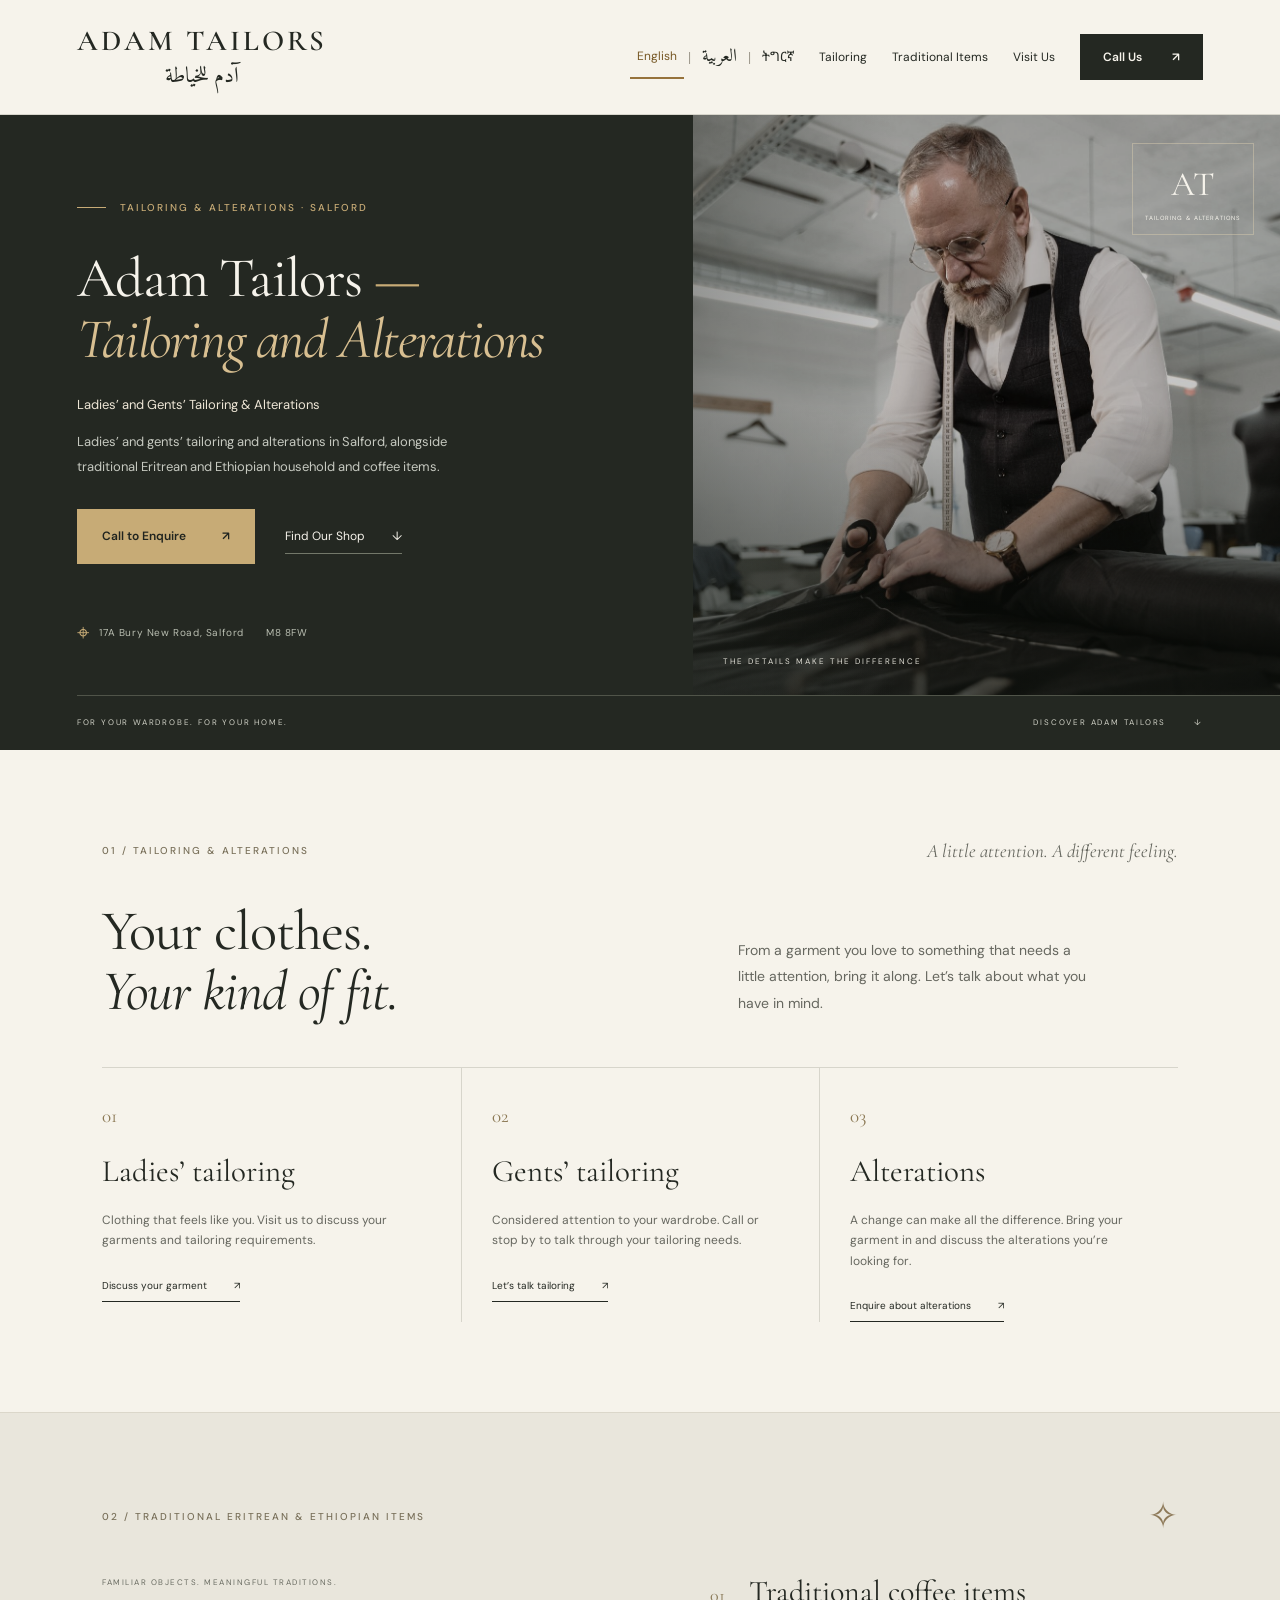
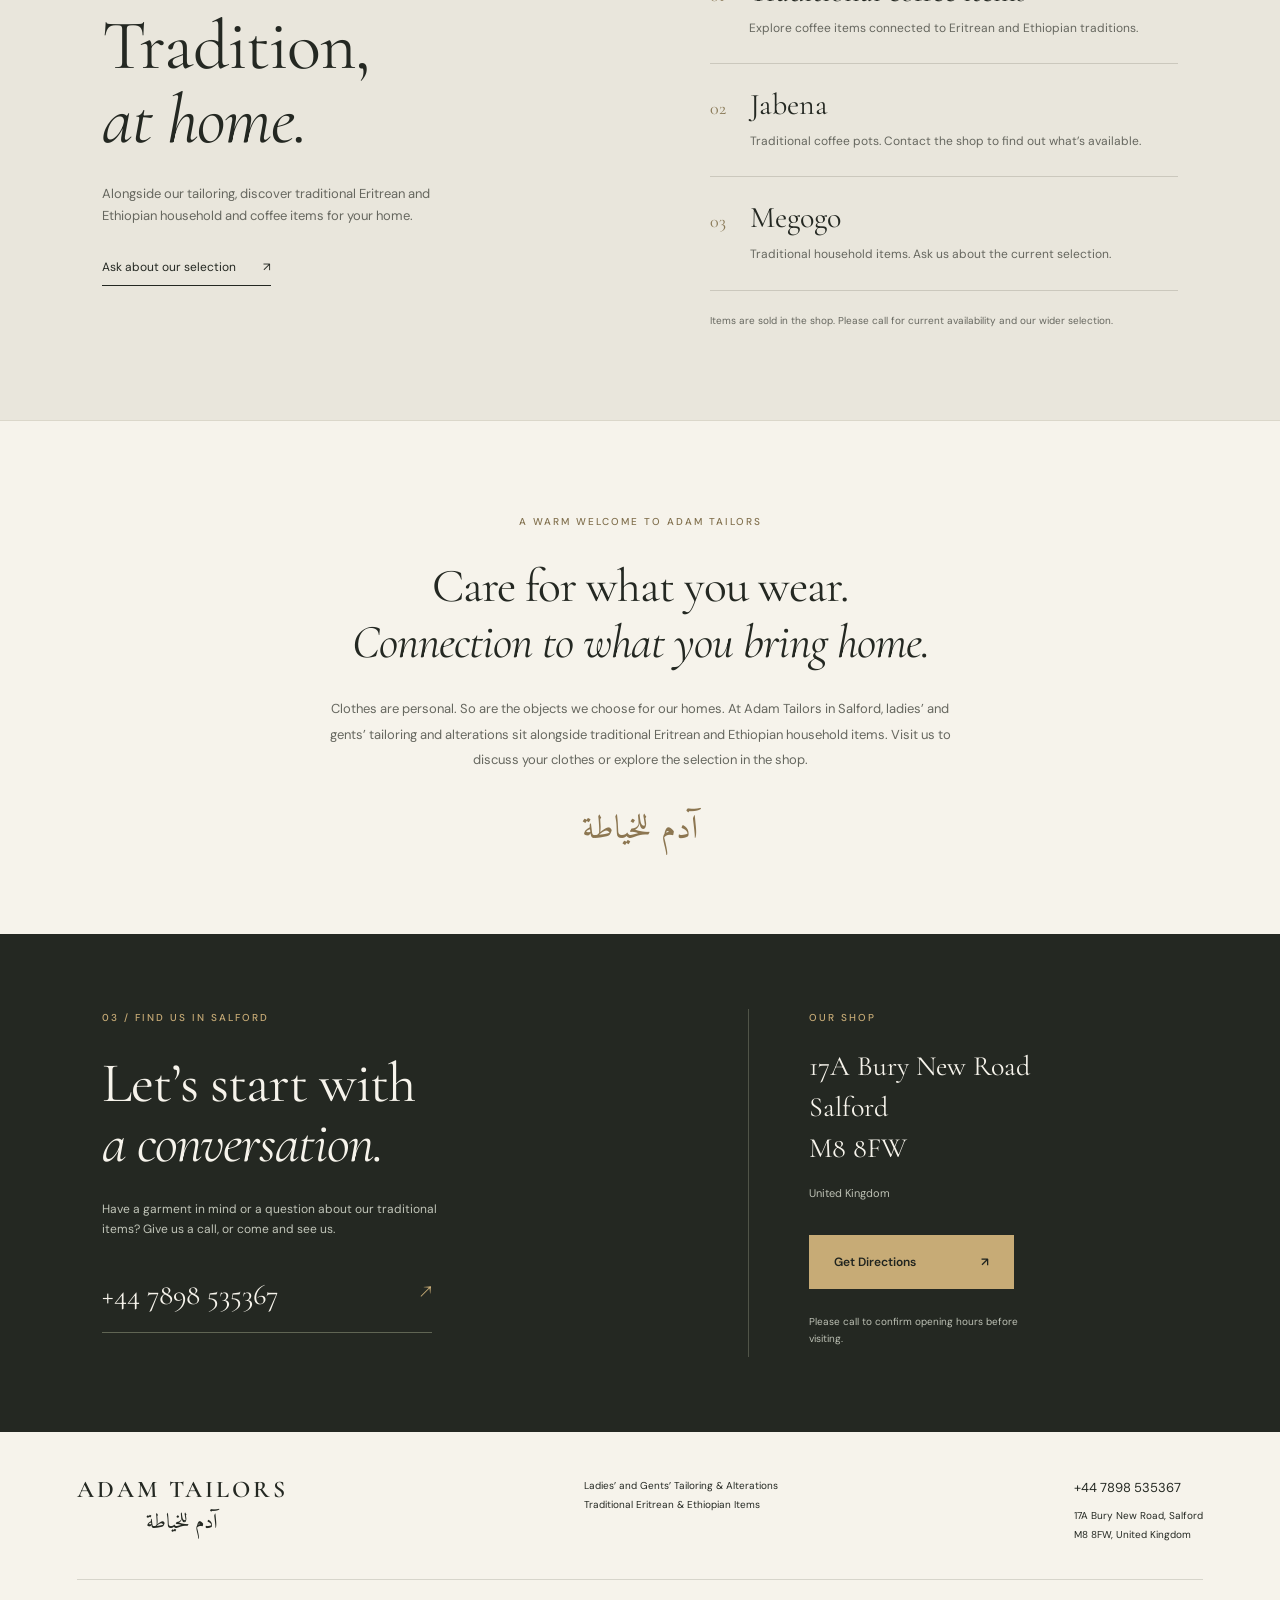
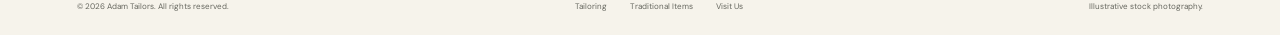
==== commit 8e4ad968: "Replace language popup with visible header language buttons" ====
--- a/index.html
+++ b/index.html
@@ -25,11 +25,10 @@
 <meta property="og:url" content="https://ims200.github.io/Adam-Tailors/">
 </head>
 <body>
-<dialog id="language-dialog" aria-labelledby="language-title" aria-describedby="language-description"><form id="language-form"><p class="eyebrow">ADAM TAILORS · <span lang="ar" dir="rtl">آدم للخياطة</span></p><h2 id="language-title" data-i18n="choose_your_language">Choose your language</h2><p id="language-description" data-i18n="welcome_to_adam_tailors_choose_a_language_to_explore_our_shop">Welcome to Adam Tailors. Choose a language to explore our shop.</p><fieldset><legend class="sr-only" data-i18n="language">Language</legend><label><input type="radio" name="language" value="en" checked><span lang="en" dir="ltr">English</span></label><label><input type="radio" name="language" value="ar"><span lang="ar" dir="rtl">العربية</span></label><label><input type="radio" name="language" value="ti"><span lang="ti" dir="ltr">ትግርኛ</span></label></fieldset><button type="submit" class="button" data-i18n="continue">Continue</button></form></dialog>
 <a class="skip" href="#main"><span data-i18n="skip_to_content">Skip to content</span></a>
 <header class="header">
 <a class="brand" href="#" aria-label="Adam Tailors home" data-i18n-aria-label="adam_tailors_home"><span>ADAM TAILORS</span><span class="arabic" lang="ar" dir="rtl">آدم للخياطة</span></a>
-<label class="language-switcher"><span data-i18n="language">Language</span><select id="language-switcher"><option value="en" lang="en">English</option><option value="ar" lang="ar">العربية</option><option value="ti" lang="ti">ትግርኛ</option></select></label>
+<div class="language-switcher" id="language-switcher" role="group" aria-label="Language" data-i18n-aria-label="language" dir="ltr"><button type="button" data-language="en" lang="en" aria-pressed="true">English</button><span aria-hidden="true">|</span><button type="button" data-language="ar" lang="ar" dir="rtl" aria-pressed="false">العربية</button><span aria-hidden="true">|</span><button type="button" data-language="ti" lang="ti" aria-pressed="false">ትግርኛ</button></div>
 <button class="menu-toggle" aria-expanded="false" aria-controls="navigation"><span data-i18n="menu">Menu</span> <span aria-hidden="true">☰</span></button>
 <nav id="navigation" aria-label="Main navigation" data-i18n-aria-label="main_navigation"><a href="#tailoring"><span data-i18n="tailoring">Tailoring</span></a><a href="#tradition"><span data-i18n="traditional_items">Traditional Items</span></a><a href="#visit"><span data-i18n="visit_us">Visit Us</span></a><a class="button small" href="tel:+447898535367"><span data-i18n="call_us">Call Us</span> <span aria-hidden="true">↗</span></a></nav>
 </header>
--- a/style.css
+++ b/style.css
@@ -3,10 +3,20 @@
 /* Approved business title and subtitle. */
 .business-title{font-size:clamp(44px,4.4vw,68px);line-height:1.08;letter-spacing:-1.4px}.title-dash{color:var(--gold)}.hero-subtitle{font-size:13px;color:#eee6d6;margin:24px 0 0}.hero-subtitle+.hero-description{margin-top:14px}@media(max-width:650px){.business-title{font-size:clamp(42px,9.8vw,60px)}.hero-subtitle{font-size:12px;margin-top:21px}}
 
-/* Language controls and native first-visit dialog. */
-.language-switcher{display:flex;flex-direction:column;gap:3px;margin-inline-start:auto;margin-inline-end:26px;font-size:9px;letter-spacing:1px}.language-switcher select{background:transparent;color:var(--ink);border:1px solid #b7b3a5;border-radius:0;padding:10px 27px 10px 10px;font:12px var(--sans);min-height:44px;max-width:145px}.language-switcher select:focus-visible,input:focus-visible{outline:2px solid #af843f;outline-offset:4px}dialog{width:min(520px,calc(100% - 32px));max-height:calc(100dvh - 32px);overflow:auto;border:1px solid var(--gold);padding:42px;background:var(--cream);color:var(--ink);box-shadow:0 20px 80px #0005}dialog::backdrop{background:#141a15cf;backdrop-filter:blur(5px)}dialog h2{font-size:42px;margin:24px 0 16px}dialog p:not(.eyebrow){font-size:13px;color:var(--muted)}dialog fieldset{border:0;padding:0;margin:26px 0;display:grid;gap:10px}dialog fieldset label{border:1px solid var(--line);padding:14px 18px;display:flex;align-items:center;gap:14px;min-height:56px;cursor:pointer}dialog fieldset label:has(input:checked){border-color:#907344;background:#ede6d7}dialog input{accent-color:#80643a;width:18px;height:18px}dialog label span[lang=ar]{font-family:Amiri,serif;font-size:22px}dialog label span[lang=ti]{font-family:'Noto Sans Ethiopic',sans-serif}dialog .button{border:0;width:100%;justify-content:center;cursor:pointer}body:has(dialog[open]){overflow:hidden}bdi{unicode-bidi:isolate}html[lang=ar]{--sans:Amiri,Georgia,serif;--serif:Amiri,Georgia,serif}html[lang=ti]{--sans:'Noto Sans Ethiopic',Arial,sans-serif;--serif:'Noto Sans Ethiopic',Georgia,serif}html[lang=ar] body{font-size:16px}html[lang=ar] .eyebrow,html[lang=ti] .eyebrow,html[lang=ti] .mini-label{letter-spacing:0}html[lang=ar] h1,html[lang=ar] h2,html[lang=ti] h1,html[lang=ti] h2{letter-spacing:0;line-height:1.35}html[lang=ar] em,html[lang=ti] em{font-style:normal}html[lang=ti] .business-title{font-size:clamp(34px,3.5vw,54px)}html[lang=ti] h2{font-size:clamp(30px,3.7vw,52px)}html[lang=ti] h3{font-size:25px;line-height:1.5}html[lang=ti] .hero-bottom{letter-spacing:0;gap:20px}html[lang=ar] .hero{padding:0 6% 0 0}html[lang=ar] .hero-copy{padding:84px 0 44px 35px}html[lang=ar] .hero-bottom{padding:20px 0 20px 6.4%}html[lang=ar] .services article{padding:32px 0 0 30px}html[lang=ar] .services article+article{border-left:0;border-right:1px solid var(--line);padding-right:30px}html[lang=ar] .visit-details{border-left:0;border-right:1px solid #505448;padding-left:0;padding-right:60px}html[lang=ar] .hero-image:after{background:linear-gradient(270deg,rgba(36,40,34,.3),transparent 35%)}html[lang=ar] .image-label{left:auto;right:30px}html[lang=ar] .image-corner{right:auto;left:26px}html[lang=ar] .text-link [aria-hidden],html[lang=ar] .button [aria-hidden],html[lang=ar] .visit-phone>span[aria-hidden]{transform:scaleX(-1)}html[lang=ar] address{direction:ltr;text-align:right}html[lang=ar] .location-postcode{margin-left:0;margin-right:12px}.header{gap:18px}.header nav{gap:25px}.language-switcher{margin-inline-end:0}.hero-actions{flex-wrap:wrap}.services p{min-height:0}.services h3{line-height:1.3}.footer-main>p{max-width:310px}.footer-bottom{flex-wrap:wrap}.footer-bottom nav{flex-wrap:wrap}.brand>span:first-child{white-space:nowrap}
-@media(max-width:1000px) and (min-width:651px){.header{flex-wrap:wrap}.header nav{width:100%;justify-content:flex-end}.language-switcher{margin-inline-start:auto}html[lang=ar] .hero-copy{padding-top:60px}html[lang=ar] .visit-details{padding-right:36px}.hero-actions{gap:15px}}
-@media(max-width:650px){.header{gap:10px}.language-switcher{font-size:8px;margin-inline-start:auto;letter-spacing:0}.language-switcher select{max-width:115px;font-size:11px;padding:9px 6px}.menu-toggle{padding-inline-start:4px;font-size:10px;gap:5px}.header .brand>span:first-child{font-size:20px;letter-spacing:1px}.header .brand .arabic{font-size:18px}.header nav{width:auto}dialog{padding:28px}dialog h2{font-size:34px}html[lang=ar] .hero{padding:0}html[lang=ar] .hero-copy{padding:43px 7% 29px}html[lang=ar] .hero-image{margin-left:0;margin-right:7%}html[lang=ar] .hero-bottom{padding:18px 7%}html[lang=ar] .services article,html[lang=ar] .services article+article{padding:23px 0 26px;border-right:0}html[lang=ar] .service-number{right:auto;left:0}html[lang=ar] .visit-details{padding:28px 0 0;border-right:0}html[lang=ar] .footer-main .brand{align-items:flex-start}html[lang=ti] .business-title{font-size:38px}html[lang=ti] .about h2{font-size:30px}html[lang=ti] .hero-bottom>span{max-width:45%}.hero-subtitle{line-height:1.8}}
+/* Header language controls and script-specific layouts. */
+bdi{unicode-bidi:isolate}html[lang=ar]{--sans:Amiri,Georgia,serif;--serif:Amiri,Georgia,serif}html[lang=ti]{--sans:'Noto Sans Ethiopic',Arial,sans-serif;--serif:'Noto Sans Ethiopic',Georgia,serif}html[lang=ar] body{font-size:16px}html[lang=ar] .eyebrow,html[lang=ti] .eyebrow,html[lang=ti] .mini-label{letter-spacing:0}html[lang=ar] h1,html[lang=ar] h2,html[lang=ti] h1,html[lang=ti] h2{letter-spacing:0;line-height:1.35}html[lang=ar] em,html[lang=ti] em{font-style:normal}html[lang=ti] .business-title{font-size:clamp(34px,3.5vw,54px)}html[lang=ti] h2{font-size:clamp(30px,3.7vw,52px)}html[lang=ti] h3{font-size:25px;line-height:1.5}html[lang=ti] .hero-bottom{letter-spacing:0;gap:20px}html[lang=ar] .hero{padding:0 6% 0 0}html[lang=ar] .hero-copy{padding:84px 0 44px 35px}html[lang=ar] .hero-bottom{padding:20px 0 20px 6.4%}html[lang=ar] .services article{padding:32px 0 0 30px}html[lang=ar] .services article+article{border-left:0;border-right:1px solid var(--line);padding-right:30px}html[lang=ar] .visit-details{border-left:0;border-right:1px solid #505448;padding-left:0;padding-right:60px}html[lang=ar] .hero-image:after{background:linear-gradient(270deg,rgba(36,40,34,.3),transparent 35%)}html[lang=ar] .image-label{left:auto;right:30px}html[lang=ar] .image-corner{right:auto;left:26px}html[lang=ar] .text-link [aria-hidden],html[lang=ar] .button [aria-hidden],html[lang=ar] .visit-phone>span[aria-hidden]{transform:scaleX(-1)}html[lang=ar] address{direction:ltr;text-align:right}html[lang=ar] .location-postcode{margin-left:0;margin-right:12px}.header{gap:18px}.header nav{gap:25px}.hero-actions{flex-wrap:wrap}.services p{min-height:0}.services h3{line-height:1.3}.footer-main>p{max-width:310px}.footer-bottom{flex-wrap:wrap}.footer-bottom nav{flex-wrap:wrap}.brand>span:first-child{white-space:nowrap}
+@media(max-width:1000px) and (min-width:651px){.header{flex-wrap:wrap}.header nav{width:100%;justify-content:flex-end}html[lang=ar] .hero-copy{padding-top:60px}html[lang=ar] .visit-details{padding-right:36px}.hero-actions{gap:15px}}
+@media(max-width:650px){.header{gap:10px}.menu-toggle{padding-inline-start:4px;font-size:10px;gap:5px}.header .brand>span:first-child{font-size:20px;letter-spacing:1px}.header .brand .arabic{font-size:18px}.header nav{width:auto}html[lang=ar] .hero{padding:0}html[lang=ar] .hero-copy{padding:43px 7% 29px}html[lang=ar] .hero-image{margin-left:0;margin-right:7%}html[lang=ar] .hero-bottom{padding:18px 7%}html[lang=ar] .services article,html[lang=ar] .services article+article{padding:23px 0 26px;border-right:0}html[lang=ar] .service-number{right:auto;left:0}html[lang=ar] .visit-details{padding:28px 0 0;border-right:0}html[lang=ar] .footer-main .brand{align-items:flex-start}html[lang=ti] .business-title{font-size:38px}html[lang=ti] .about h2{font-size:30px}html[lang=ti] .hero-bottom>span{max-width:45%}.hero-subtitle{line-height:1.8}}
 html[lang=ar] .hero-description,html[lang=ar] .services p,html[lang=ar] .tradition-description,html[lang=ar] .items p,html[lang=ar] .about>p:not(.eyebrow),html[lang=ar] .visit-intro>p:not(.eyebrow),html[lang=ar] .hours{font-size:16px;line-height:1.9}html[lang=ar] .text-link,html[lang=ar] .button,html[lang=ar] .header nav,html[lang=ar] .footer-main p,html[lang=ar] .footer-bottom{font-size:14px}html[lang=ar] .eyebrow{font-size:12px}html[lang=ti] .services p,html[lang=ti] .items p,html[lang=ti] .about>p:not(.eyebrow){font-size:13px;line-height:1.9}html[lang=ar] .brand,html[lang=ti] .brand{--serif:'Cormorant Garamond',Georgia,serif}html[lang=ti] .hero-bottom,html[lang=ar] .hero-bottom{font-size:10px}.header nav a{min-height:44px;display:inline-flex;align-items:center}.section-heading>*,.tradition-grid>*,.visit>*,.services>*{min-width:0}html[lang=ti] .hero-bottom a{flex-shrink:1}.visit-phone{gap:10px}.visit-phone bdi{white-space:nowrap}
 /* Translated text wrappers retain the original menu label sizing. */
-.menu-toggle span[data-i18n]{font-size:inherit}html[lang=ar] .menu-toggle{font-size:14px}html[lang=ti] .header .brand>span:first-child{font-size:20px}@media(max-width:370px){.header{padding-inline:5%;gap:7px}.header .brand>span:first-child{font-size:17px}.language-switcher select{max-width:105px}.menu-toggle{flex-direction:column;gap:0;padding-inline:0}.menu-toggle span[aria-hidden]{font-size:17px}} 
+.menu-toggle span[data-i18n]{font-size:inherit}html[lang=ar] .menu-toggle{font-size:14px}html[lang=ti] .header .brand>span:first-child{font-size:20px}@media(max-width:370px){.header{padding-inline:5%;gap:7px}.header .brand>span:first-child{font-size:17px}.menu-toggle{flex-direction:column;gap:0;padding-inline:0}.menu-toggle span[aria-hidden]{font-size:17px}}
+
+.language-switcher{display:flex;align-items:center;gap:4px;margin-inline-start:auto;flex-shrink:0;color:#77776c}
+.language-switcher button{border:0;background:transparent;color:var(--ink);font:12px 'DM Sans',Arial,sans-serif;cursor:pointer;min-height:44px;padding:8px 7px;border-bottom:2px solid transparent;white-space:nowrap}
+.language-switcher button[lang=ar]{font-family:Amiri,Georgia,serif;font-size:18px}
+.language-switcher button[lang=ti]{font-family:'Noto Sans Ethiopic',Arial,sans-serif;font-size:13px}
+.language-switcher button[aria-pressed=true]{border-bottom-color:#96723b;color:#765724}
+.language-switcher button:hover{background:#eae5d9}
+.language-switcher>span{font:12px Arial,sans-serif;color:#9a9689}
+@media(min-width:1001px) and (max-width:1200px){.header{flex-wrap:wrap}.header nav{width:100%;justify-content:flex-end}}
+@media(max-width:650px){.header{display:grid;grid-template-columns:1fr auto;gap:12px;padding-block:16px}.header>.brand{justify-self:start;grid-column:1;grid-row:1}.menu-toggle{grid-column:2;grid-row:1}.language-switcher{grid-column:1/-1;grid-row:2;justify-content:center;margin:0;border-top:1px solid var(--line);padding-top:7px;gap:12px}.language-switcher button{padding-inline:12px}.header nav{grid-column:1/-1}}
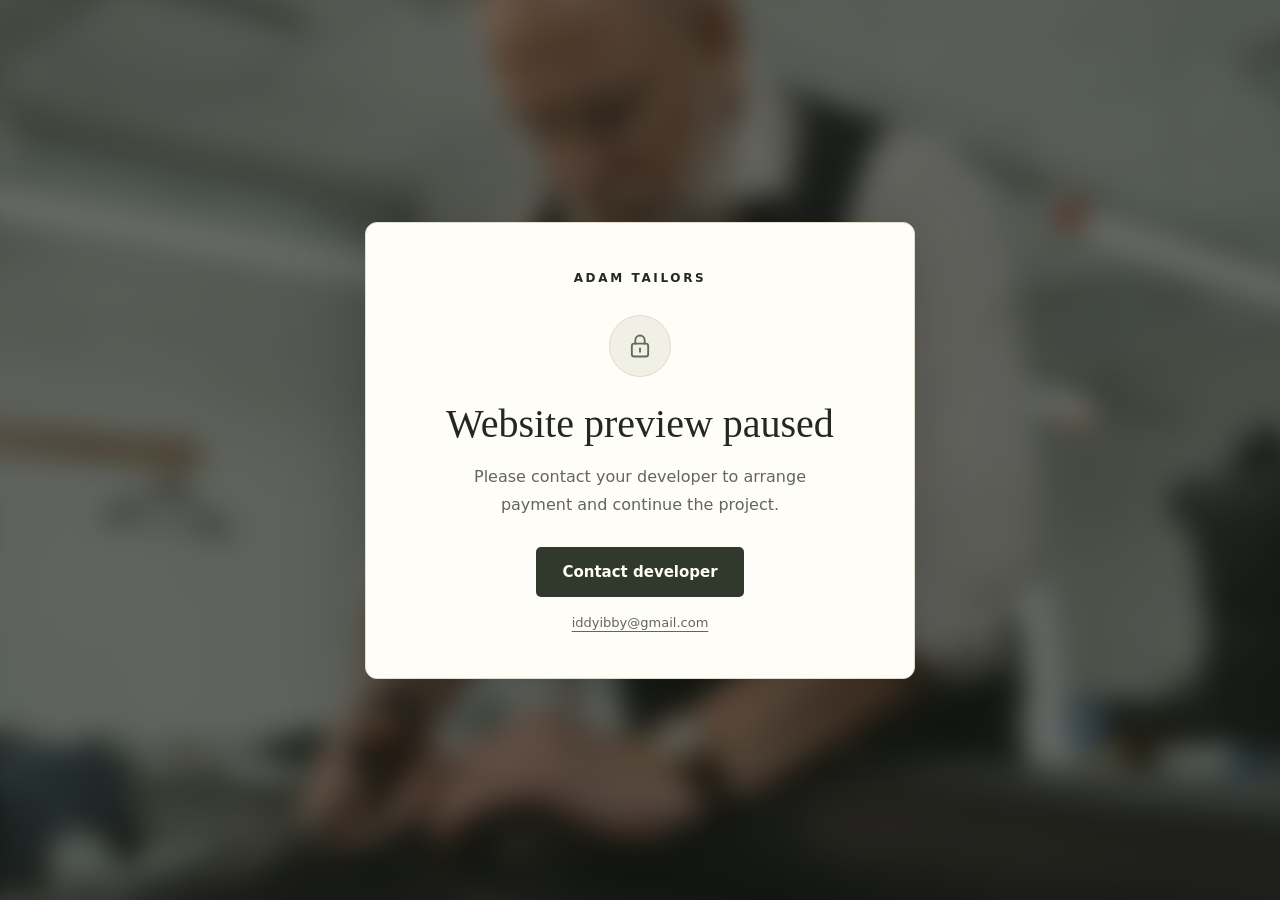
==== commit ef2fa44b: "Pause client preview pending payment with static holding page" ====
--- a/index.html
+++ b/index.html
@@ -1,48 +1,39 @@
 <!doctype html>
-<html lang="en" dir="ltr">
+<html lang="en">
 <head>
 <meta charset="utf-8">
 <meta name="viewport" content="width=device-width, initial-scale=1">
+<meta name="robots" content="noindex, nofollow, noarchive">
 <meta name="theme-color" content="#242822">
-<title>Adam Tailors | Tailoring and Alterations in Salford</title>
-<meta name="description" content="Ladies’ and gents’ tailoring and alterations in Salford. Discover traditional Eritrean and Ethiopian household and coffee items at Adam Tailors, 17A Bury New Road.">
-<meta property="og:type" content="website">
-<meta property="og:title" content="Adam Tailors | Tailoring and Alterations in Salford">
-<meta property="og:description" content="Tailored to you. Finished with care. Visit Adam Tailors in Salford for tailoring, alterations and traditional Eritrean and Ethiopian items.">
-<meta property="og:image" content="https://ims200.github.io/Adam-Tailors/assets/social.jpg">
-<meta property="og:image:alt" content="Adam Tailors — Tailoring and Alterations, Salford">
-<meta name="twitter:card" content="summary_large_image">
-<!-- Run scripts/set-url.py with the published URL to set canonical and absolute social URLs. -->
-<link rel="icon" href="./assets/favicon.svg" type="image/svg+xml">
-<link rel="preconnect" href="https://fonts.googleapis.com">
-<link rel="preconnect" href="https://fonts.gstatic.com" crossorigin>
-<link href="https://fonts.googleapis.com/css2?family=Amiri:wght@400;700&amp;family=Cormorant+Garamond:ital,wght@0,400;0,500;0,600;1,400;1,500&amp;family=Noto+Sans+Ethiopic:wght@400;500;600&family=DM+Sans:wght@400;450;500;600&amp;display=swap" rel="stylesheet">
-<link rel="stylesheet" href="./style.css">
-<script type="application/ld+json">{"@context": "https://schema.org", "@type": "LocalBusiness", "name": "Adam Tailors", "alternateName": "آدم للخياطة", "description": "Ladies’ and Gents’ Tailoring & Alterations, alongside traditional Eritrean and Ethiopian household and coffee items, including megogo and jabena.", "telephone": "+447898535367", "address": {"@type": "PostalAddress", "streetAddress": "17A Bury New Road", "addressLocality": "Salford", "postalCode": "M8 8FW", "addressCountry": "GB"}, "url": "https://ims200.github.io/Adam-Tailors/"}</script>
-<script src="./translations.js" defer></script>
-<script src="./script.js" defer></script>
-<link rel="canonical" href="https://ims200.github.io/Adam-Tailors/">
-<meta property="og:url" content="https://ims200.github.io/Adam-Tailors/">
+<meta name="description" content="Website preview paused. Please contact your developer to arrange payment and continue the project.">
+<title>Website preview paused | Adam Tailors</title>
+<style>
+* { box-sizing: border-box; }
+html { background: #242822; }
+body { margin: 0; min-height: 100vh; min-height: 100svh; display: grid; place-items: center; padding: 28px 20px; color: #242822; font-family: system-ui, -apple-system, sans-serif; isolation: isolate; }
+body::before { content: ""; position: fixed; inset: -30px; z-index: -2; background: url("[data-uri]") center / cover no-repeat; filter: blur(14px); pointer-events: none; }
+body::after { content: ""; position: fixed; inset: 0; z-index: -1; background: rgb(23 29 24 / 62%); pointer-events: none; }
+main { width: 100%; max-width: 550px; padding: 48px 32px; text-align: center; background: #fffdf7; border: 1px solid #e0dccf; border-radius: 12px; box-shadow: 0 20px 80px rgb(0 0 0 / 25%); }
+.brand { margin: 0 0 30px; font-size: 12px; font-weight: 650; letter-spacing: .22em; }
+.lock { display: grid; place-items: center; margin: auto; width: 62px; height: 62px; border: 1px solid #dddccd; border-radius: 50%; background: #f0f0e6; color: #626c52; }
+svg { width: 28px; height: 28px; }
+h1 { margin: 24px 0 16px; font-family: Georgia, serif; font-size: clamp(30px, 7vw, 40px); line-height: 1.15; font-weight: 400; }
+.message { max-width: 390px; margin: auto; color: #62665d; line-height: 1.75; }
+.button { display: inline-block; margin-top: 28px; padding: 16px 26px; border-radius: 5px; background: #30392c; color: #fffdf7; font-size: 15px; font-weight: 600; text-decoration: none; }
+.button:hover { background: #4b5743; }
+a:focus-visible { outline: 3px solid #8f9b72; outline-offset: 5px; }
+.email { display: block; width: fit-content; max-width: 100%; margin: 18px auto 0; color: #62665d; font-size: 13px; overflow-wrap: anywhere; text-underline-offset: 4px; }
+@media (max-width: 400px) { main { padding: 36px 22px; } }
+</style>
 </head>
 <body>
-<a class="skip" href="#main"><span data-i18n="skip_to_content">Skip to content</span></a>
-<header class="header">
-<a class="brand" href="#" aria-label="Adam Tailors home" data-i18n-aria-label="adam_tailors_home"><span>ADAM TAILORS</span><span class="arabic" lang="ar" dir="rtl">آدم للخياطة</span></a>
-<div class="language-switcher" id="language-switcher" role="group" aria-label="Language" data-i18n-aria-label="language" dir="ltr"><button type="button" data-language="en" lang="en" aria-pressed="true">English</button><span aria-hidden="true">|</span><button type="button" data-language="ar" lang="ar" dir="rtl" aria-pressed="false">العربية</button><span aria-hidden="true">|</span><button type="button" data-language="ti" lang="ti" aria-pressed="false">ትግርኛ</button></div>
-<button class="menu-toggle" aria-expanded="false" aria-controls="navigation"><span data-i18n="menu">Menu</span> <span aria-hidden="true">☰</span></button>
-<nav id="navigation" aria-label="Main navigation" data-i18n-aria-label="main_navigation"><a href="#tailoring"><span data-i18n="tailoring">Tailoring</span></a><a href="#tradition"><span data-i18n="traditional_items">Traditional Items</span></a><a href="#visit"><span data-i18n="visit_us">Visit Us</span></a><a class="button small" href="tel:+447898535367"><span data-i18n="call_us">Call Us</span> <span aria-hidden="true">↗</span></a></nav>
-</header>
-<main id="main">
-<section class="hero" aria-labelledby="hero-title">
-<div class="hero-copy"><p class="eyebrow"><span class="short-line"></span> <span data-i18n="tailoring_alterations_salford">TAILORING &amp; ALTERATIONS · SALFORD</span></p><h1 id="hero-title" class="business-title"><span data-i18n="adam_tailors">Adam Tailors</span> <span class="title-dash">—</span><br><em><span data-i18n="tailoring_and_alterations">Tailoring and Alterations</span></em></h1><p class="hero-subtitle"><span data-i18n="ladies_and_gents_tailoring_alterations">Ladies’ and Gents’ Tailoring &amp; Alterations</span></p><p class="hero-description"><span data-i18n="ladies_and_gents_tailoring_and_alterations_in_salford_alongside_traditio">Ladies’ and gents’ tailoring and alterations in Salford, alongside traditional Eritrean and Ethiopian household and coffee items.</span></p><div class="hero-actions"><a class="button" href="tel:+447898535367"><span data-i18n="call_to_enquire">Call to Enquire</span> <span aria-hidden="true">↗</span></a><a class="text-link" href="#visit"><span data-i18n="find_our_shop">Find Our Shop</span> <span aria-hidden="true">↓</span></a></div><div class="hero-location"><span aria-hidden="true">⌖</span> <bdi dir="ltr">17A Bury New Road, Salford</bdi> <span class="location-postcode">M8 8FW</span></div></div>
-<div class="hero-image"><img src="./assets/tailoring.jpg" alt="Illustrative stock photograph of a tailor cutting fabric with shears" width="1800" height="1200" fetchpriority="high" data-i18n-alt="illustrative_stock_photograph_of_a_tailor_cutting_fabric_with_shears"><span class="image-label"><span data-i18n="the_details_make_the_difference">THE DETAILS MAKE THE DIFFERENCE</span></span><span class="image-corner" aria-hidden="true">AT<span><span data-i18n="tailoring_alterations">TAILORING &amp; ALTERATIONS</span></span></span></div>
-<div class="hero-bottom"><span><span data-i18n="for_your_wardrobe_for_your_home">FOR YOUR WARDROBE. FOR YOUR HOME.</span></span><a href="#tailoring"><span data-i18n="discover_adam_tailors">DISCOVER ADAM TAILORS</span> <span aria-hidden="true">↓</span></a></div>
-</section>
-<section class="tailoring section" id="tailoring" aria-labelledby="tailoring-title"><div class="section-top"><p class="eyebrow"><span data-i18n="01_tailoring_alterations">01 / TAILORING &amp; ALTERATIONS</span></p><span class="section-aside"><span data-i18n="a_little_attention_a_different_feeling">A little attention. A different feeling.</span></span></div><div class="section-heading"><h2 id="tailoring-title"><span data-i18n="your_clothes">Your clothes.</span><br><em><span data-i18n="your_kind_of_fit">Your kind of fit.</span></em></h2><p><span data-i18n="from_a_garment_you_love_to_something_that_needs_a_little_attention_bring">From a garment you love to something that needs a little attention, bring it along. Let’s talk about what you have in mind.</span></p></div><div class="services"><article><span class="service-number">01</span><h3><span data-i18n="ladies_tailoring">Ladies’ tailoring</span></h3><p><span data-i18n="clothing_that_feels_like_you_visit_us_to_discuss_your_garments_and_tailo">Clothing that feels like you. Visit us to discuss your garments and tailoring requirements.</span></p><a class="text-link" href="tel:+447898535367"><span data-i18n="discuss_your_garment">Discuss your garment</span> <span aria-hidden="true">↗</span></a></article><article><span class="service-number">02</span><h3><span data-i18n="gents_tailoring">Gents’ tailoring</span></h3><p><span data-i18n="considered_attention_to_your_wardrobe_call_or_stop_by_to_talk_through_yo">Considered attention to your wardrobe. Call or stop by to talk through your tailoring needs.</span></p><a class="text-link" href="tel:+447898535367"><span data-i18n="let_s_talk_tailoring">Let’s talk tailoring</span> <span aria-hidden="true">↗</span></a></article><article><span class="service-number">03</span><h3><span data-i18n="alterations">Alterations</span></h3><p><span data-i18n="a_change_can_make_all_the_difference_bring_your_garment_in_and_discuss_t">A change can make all the difference. Bring your garment in and discuss the alterations you’re looking for.</span></p><a class="text-link" href="tel:+447898535367"><span data-i18n="enquire_about_alterations">Enquire about alterations</span> <span aria-hidden="true">↗</span></a></article></div></section>
-<section class="tradition section" id="tradition" aria-labelledby="tradition-title"><div class="section-top"><p class="eyebrow"><span data-i18n="02_traditional_eritrean_ethiopian_items">02 / TRADITIONAL ERITREAN &amp; ETHIOPIAN ITEMS</span></p><span class="ornament" aria-hidden="true">✧</span></div><div class="tradition-grid"><div><p class="mini-label"><span data-i18n="familiar_objects_meaningful_traditions">FAMILIAR OBJECTS. MEANINGFUL TRADITIONS.</span></p><h2 id="tradition-title"><span data-i18n="tradition">Tradition,</span><br><em><span data-i18n="at_home">at home.</span></em></h2><p class="tradition-description"><span data-i18n="alongside_our_tailoring_discover_traditional_eritrean_and_ethiopian_hous">Alongside our tailoring, discover traditional Eritrean and Ethiopian household and coffee items for your home.</span></p><a class="text-link" href="tel:+447898535367"><span data-i18n="ask_about_our_selection">Ask about our selection</span> <span aria-hidden="true">↗</span></a></div><div class="items"><article><span>01</span><div><h3><span data-i18n="traditional_coffee_items">Traditional coffee items</span></h3><p><span data-i18n="explore_coffee_items_connected_to_eritrean_and_ethiopian_traditions">Explore coffee items connected to Eritrean and Ethiopian traditions.</span></p></div></article><article><span>02</span><div><h3><span data-i18n="jabena">Jabena</span></h3><p><span data-i18n="traditional_coffee_pots_contact_the_shop_to_find_out_what_s_available">Traditional coffee pots. Contact the shop to find out what’s available.</span></p></div></article><article><span>03</span><div><h3><span data-i18n="megogo">Megogo</span></h3><p><span data-i18n="traditional_household_items_ask_us_about_the_current_selection">Traditional household items. Ask us about the current selection.</span></p></div></article><p class="availability"><span data-i18n="items_are_sold_in_the_shop_please_call_for_current_availability_and_our">Items are sold in the shop. Please call for current availability and our wider selection.</span></p></div></div></section>
-<section class="about section" aria-labelledby="about-title"><p class="eyebrow"><span data-i18n="a_warm_welcome_to_adam_tailors">A WARM WELCOME TO ADAM TAILORS</span></p><h2 id="about-title"><span data-i18n="care_for_what_you_wear">Care for what you wear.</span><br><em><span data-i18n="connection_to_what_you_bring_home">Connection to what you bring home.</span></em></h2><p><span data-i18n="clothes_are_personal_so_are_the_objects_we_choose_for_our_homes_at_adam">Clothes are personal. So are the objects we choose for our homes. At Adam Tailors in Salford, ladies’ and gents’ tailoring and alterations sit alongside traditional Eritrean and Ethiopian household items. Visit us to discuss your clothes or explore the selection in the shop.</span></p><span class="about-signature arabic" lang="ar" dir="rtl">آدم للخياطة</span></section>
-<section class="visit section" id="visit" aria-labelledby="visit-title"><div class="visit-intro"><p class="eyebrow"><span data-i18n="03_find_us_in_salford">03 / FIND US IN SALFORD</span></p><h2 id="visit-title"><span data-i18n="let_s_start_with">Let’s start with</span><br><em><span data-i18n="a_conversation">a conversation.</span></em></h2><p><span data-i18n="have_a_garment_in_mind_or_a_question_about_our_traditional_items_give_us">Have a garment in mind or a question about our traditional items? Give us a call, or come and see us.</span></p><a class="visit-phone" href="tel:+447898535367"><bdi dir="ltr">+44 7898 535367</bdi> <span aria-hidden="true">↗</span></a></div><div class="visit-details"><p class="eyebrow"><span data-i18n="our_shop">OUR SHOP</span></p><address dir="ltr" lang="en">17A Bury New Road<br>Salford<br>M8 8FW<br><span>United Kingdom</span></address><a class="button" href="https://www.google.com/maps/search/?api=1&amp;query=17A%20Bury%20New%20Road%2C%20Salford%2C%20M8%208FW%2C%20United%20Kingdom" target="_blank" rel="noopener noreferrer"><span data-i18n="get_directions">Get Directions</span> <span aria-hidden="true">↗</span><span class="sr-only"> <span data-i18n="opens_in_a_new_tab">(opens in a new tab)</span></span></a><p class="hours"><span data-i18n="please_call_to_confirm_opening_hours_before_visiting">Please call to confirm opening hours before visiting.</span></p></div></section>
+<main>
+<p class="brand">ADAM TAILORS</p>
+<div class="lock"><svg viewBox="0 0 24 24" fill="none" stroke="currentColor" stroke-width="1.6" stroke-linecap="round" stroke-linejoin="round" aria-hidden="true"><rect x="5" y="10" width="14" height="11" rx="2"/><path d="M8 10V7a4 4 0 0 1 8 0v3M12 14v3"/></svg></div>
+<h1>Website preview paused</h1>
+<p class="message">Please contact your developer to arrange payment and continue the project.</p>
+<a class="button" href="mailto:iddyibby@gmail.com?subject=Adam%20Tailors%20website%20%E2%80%94%20payment%20and%20project%20access">Contact developer</a>
+<a class="email" href="mailto:iddyibby@gmail.com">iddyibby@gmail.com</a>
 </main>
-<footer class="footer"><div class="footer-main"><a class="brand" href="#"><span>ADAM TAILORS</span><span class="arabic" lang="ar" dir="rtl">آدم للخياطة</span></a><p><span data-i18n="ladies_and_gents_tailoring_alterations">Ladies’ and Gents’ Tailoring &amp; Alterations</span><br><span data-i18n="traditional_eritrean_ethiopian_items">Traditional Eritrean &amp; Ethiopian Items</span></p><div><a href="tel:+447898535367"><bdi dir="ltr">+44 7898 535367</bdi></a><address dir="ltr" lang="en">17A Bury New Road, Salford<br>M8 8FW, United Kingdom</address></div></div><div class="footer-bottom"><span>© <span id="year">2026</span> <span data-copyright><span data-i18n="adam_tailors_all_rights_reserved">Adam Tailors. All rights reserved.</span></span></span><nav aria-label="Footer navigation" data-i18n-aria-label="footer_navigation"><a href="#tailoring"><span data-i18n="tailoring">Tailoring</span></a><a href="#tradition"><span data-i18n="traditional_items">Traditional Items</span></a><a href="#visit"><span data-i18n="visit_us">Visit Us</span></a></nav><span class="photo-note"><span data-i18n="illustrative_stock_photography">Illustrative stock photography.</span></span></div></footer>
-<a class="mobile-call button" href="tel:+447898535367"><span data-i18n="call_adam_tailors">Call Adam Tailors</span> <span aria-hidden="true">↗</span></a>
-</body></html>
+</body>
+</html>
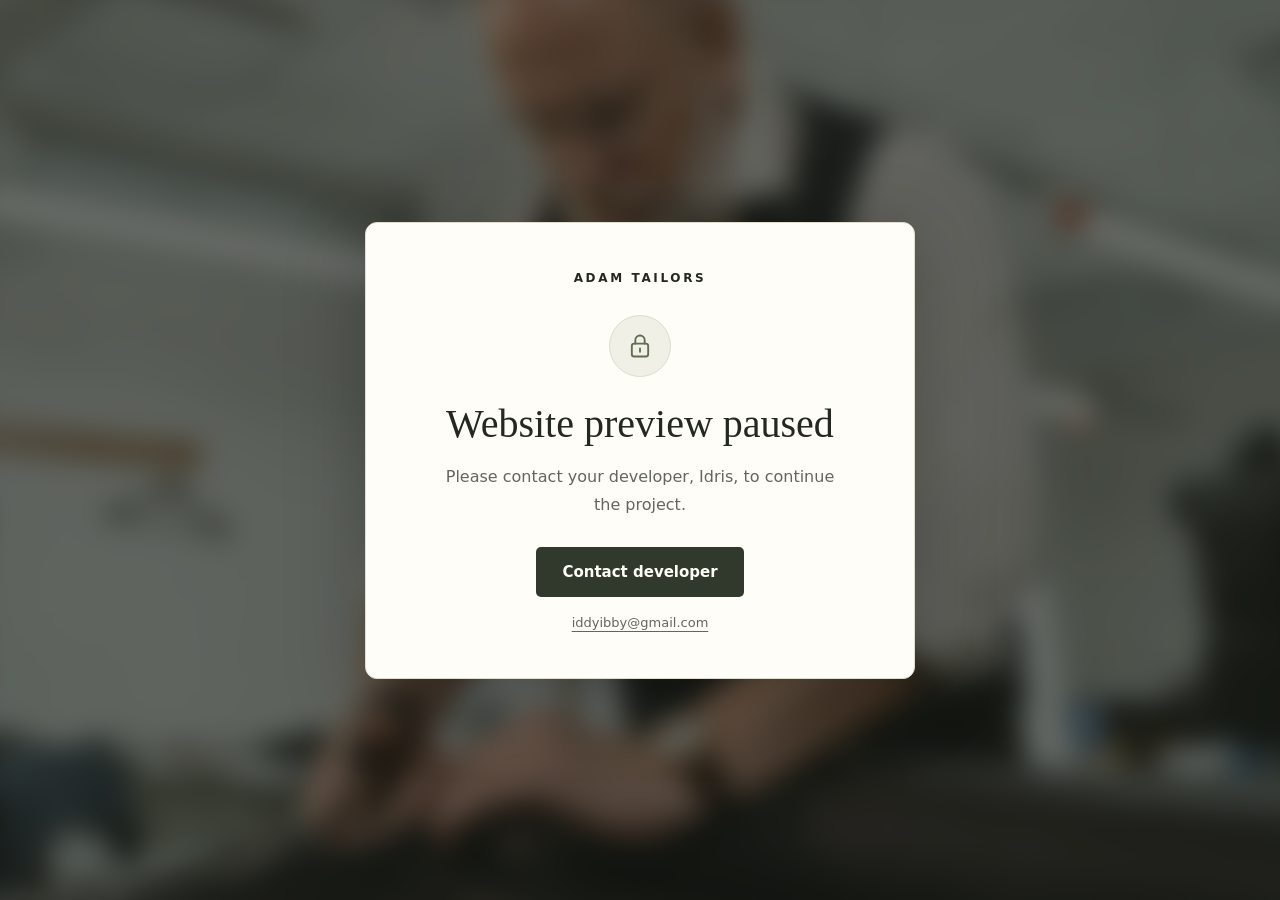
==== commit 3f2a62a1: "Update paused preview contact message to name Idris" ====
--- a/index.html
+++ b/index.html
@@ -5,7 +5,7 @@
 <meta name="viewport" content="width=device-width, initial-scale=1">
 <meta name="robots" content="noindex, nofollow, noarchive">
 <meta name="theme-color" content="#242822">
-<meta name="description" content="Website preview paused. Please contact your developer to arrange payment and continue the project.">
+<meta name="description" content="Website preview paused. Please contact your developer, Idris, to continue the project.">
 <title>Website preview paused | Adam Tailors</title>
 <style>
 * { box-sizing: border-box; }
@@ -31,7 +31,7 @@
 <p class="brand">ADAM TAILORS</p>
 <div class="lock"><svg viewBox="0 0 24 24" fill="none" stroke="currentColor" stroke-width="1.6" stroke-linecap="round" stroke-linejoin="round" aria-hidden="true"><rect x="5" y="10" width="14" height="11" rx="2"/><path d="M8 10V7a4 4 0 0 1 8 0v3M12 14v3"/></svg></div>
 <h1>Website preview paused</h1>
-<p class="message">Please contact your developer to arrange payment and continue the project.</p>
+<p class="message">Please contact your developer, Idris, to continue the project.</p>
 <a class="button" href="mailto:iddyibby@gmail.com?subject=Adam%20Tailors%20website%20%E2%80%94%20payment%20and%20project%20access">Contact developer</a>
 <a class="email" href="mailto:iddyibby@gmail.com">iddyibby@gmail.com</a>
 </main>
